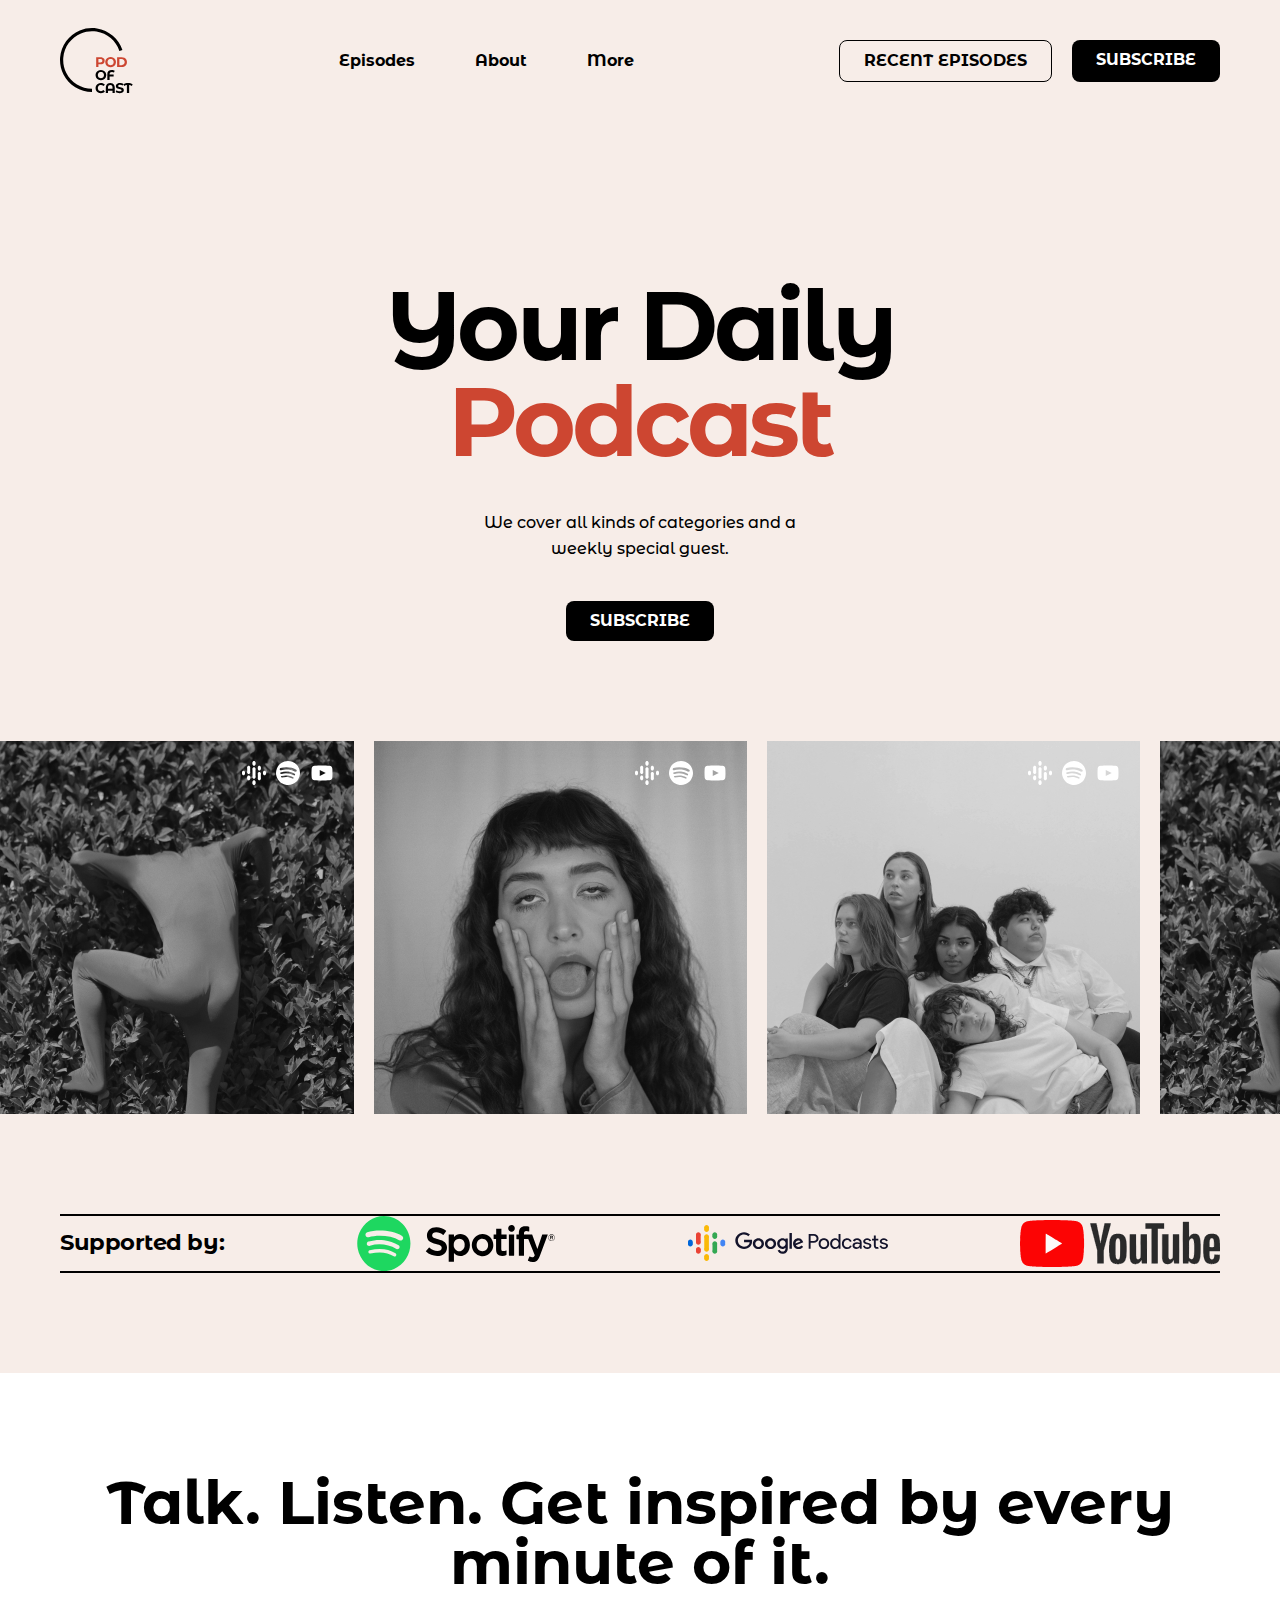
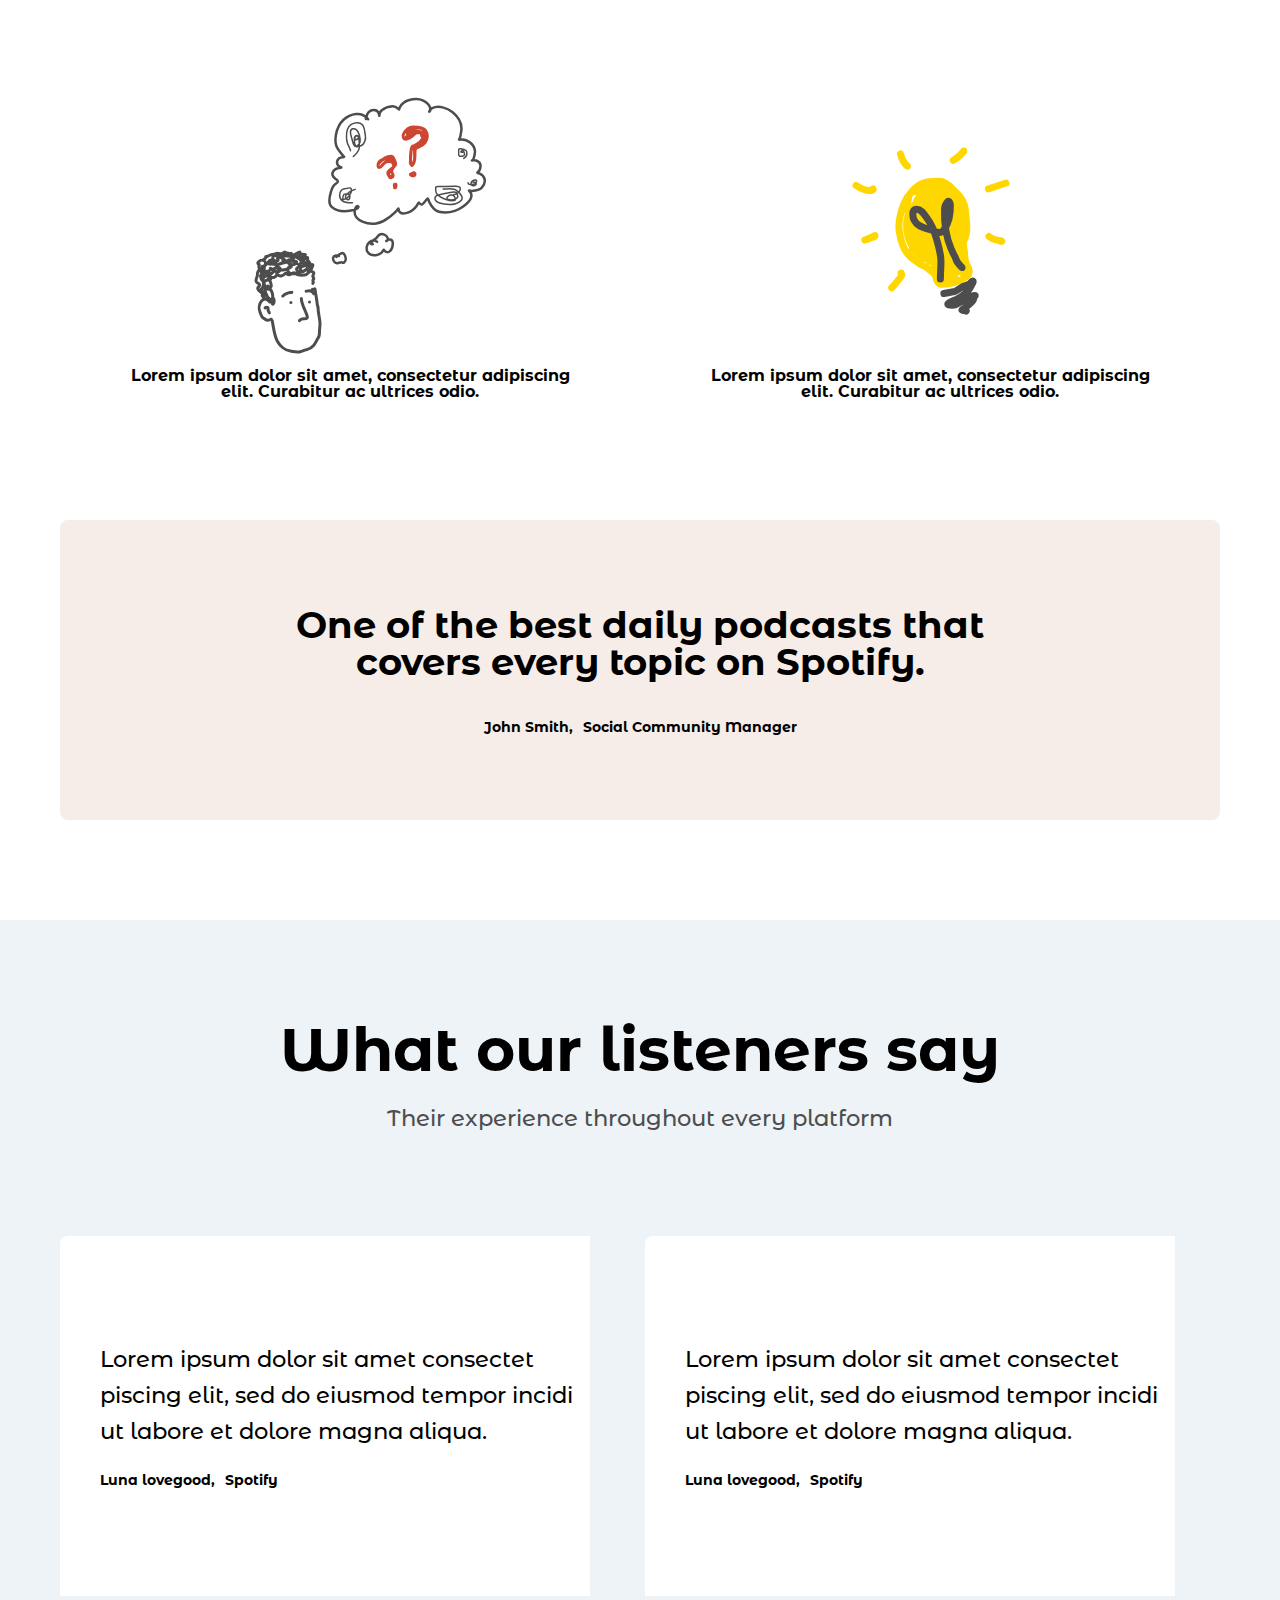
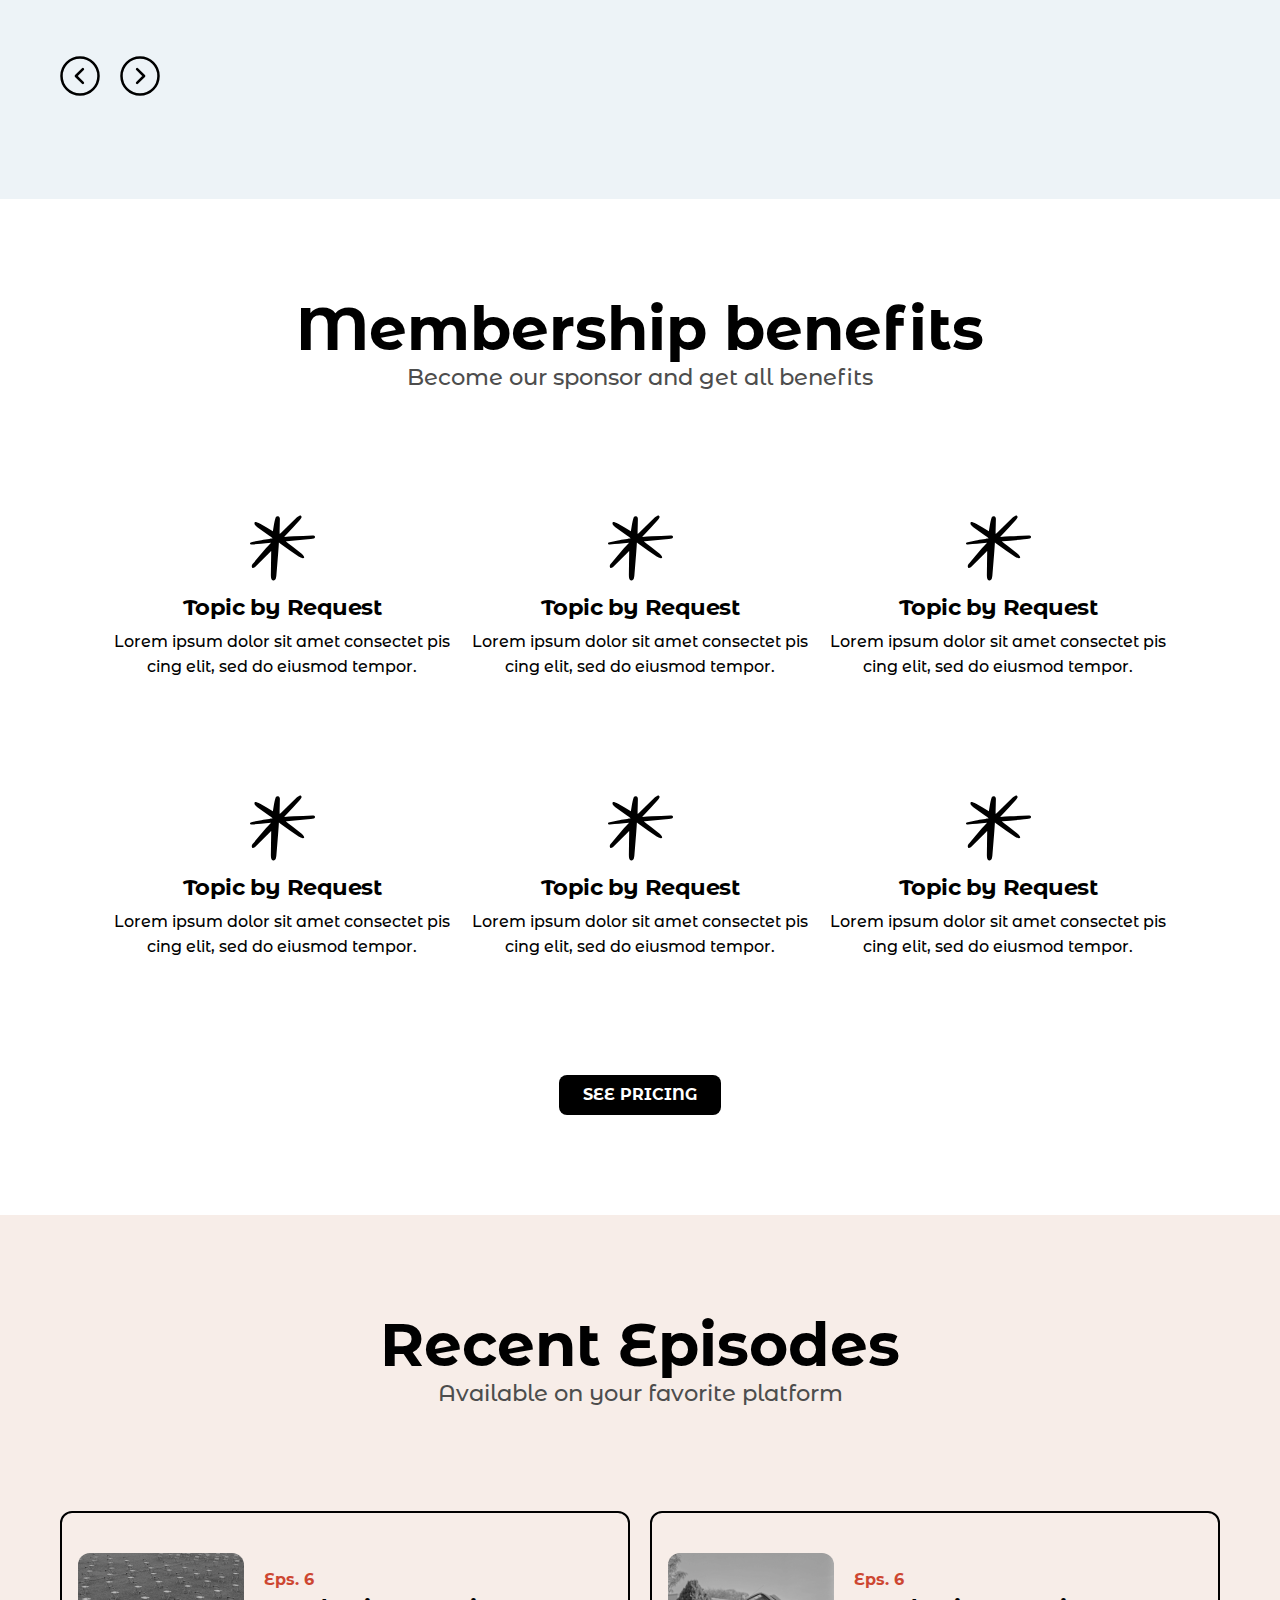
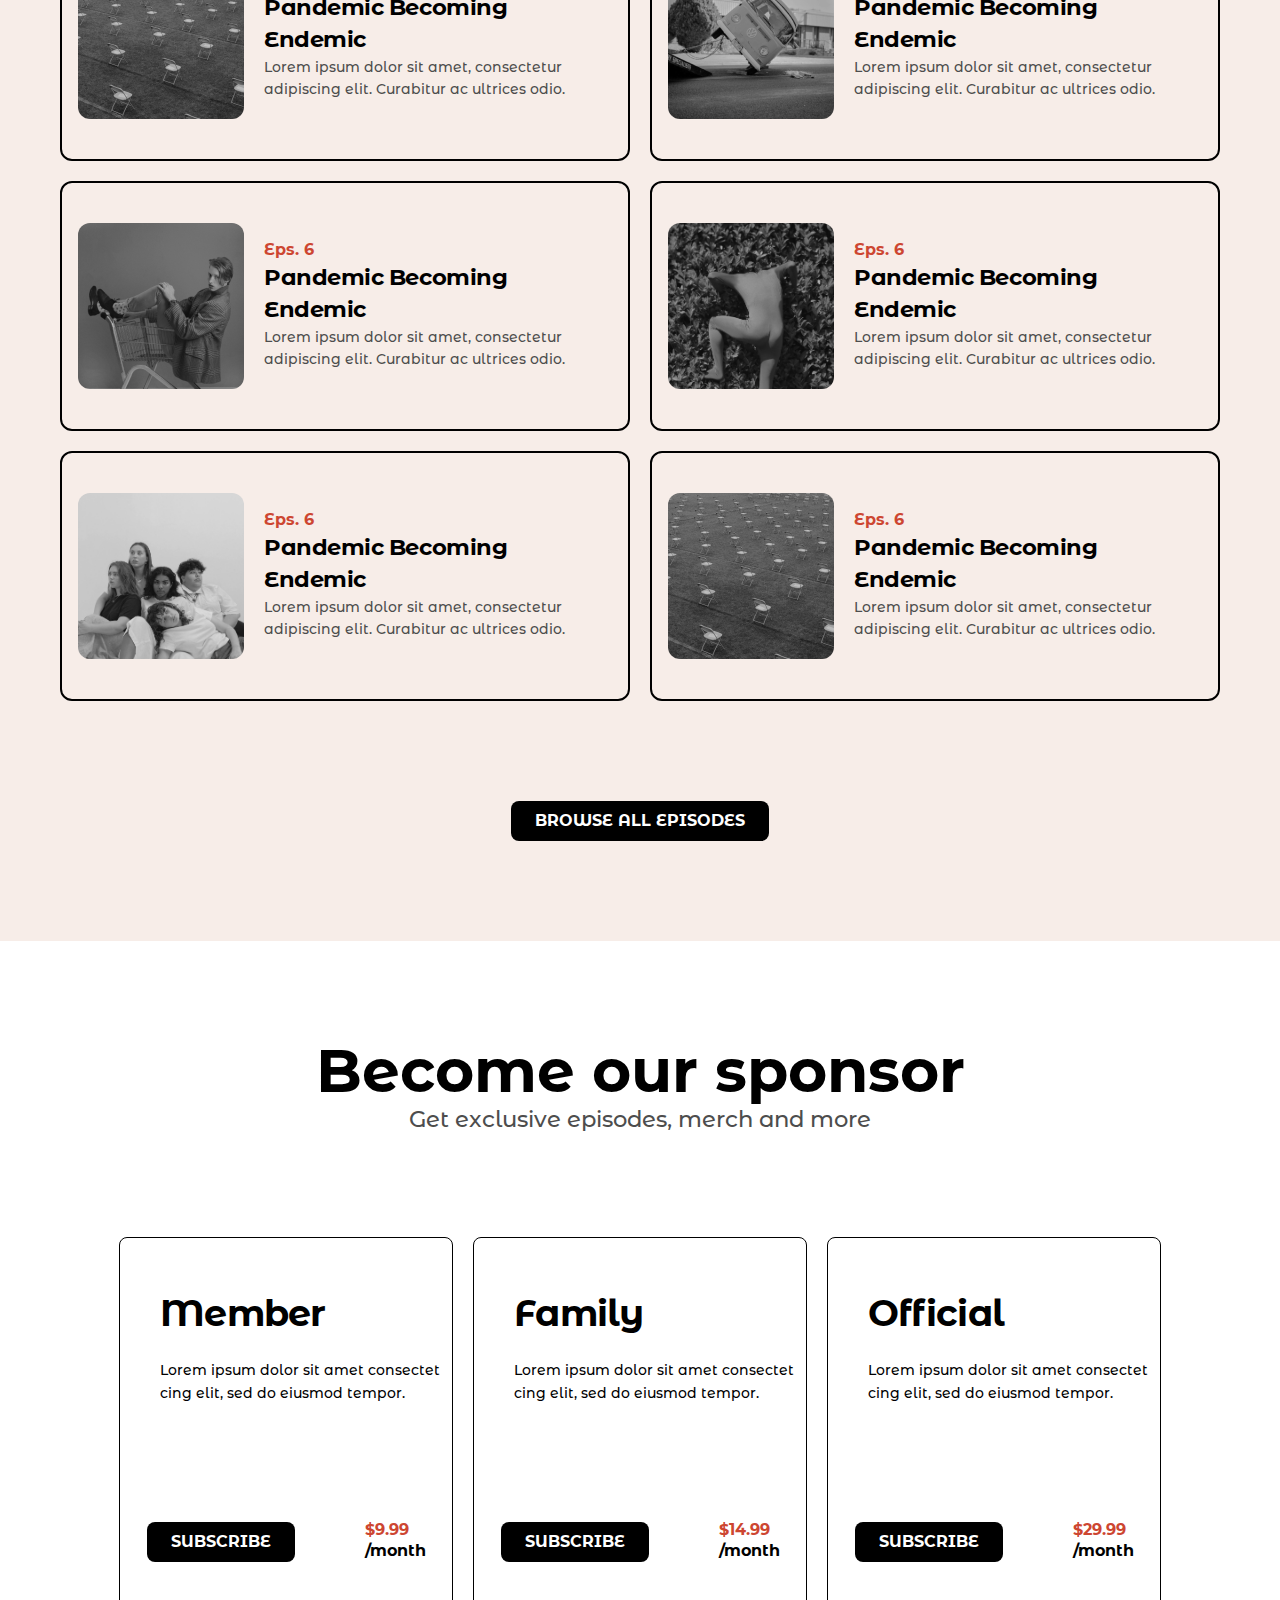
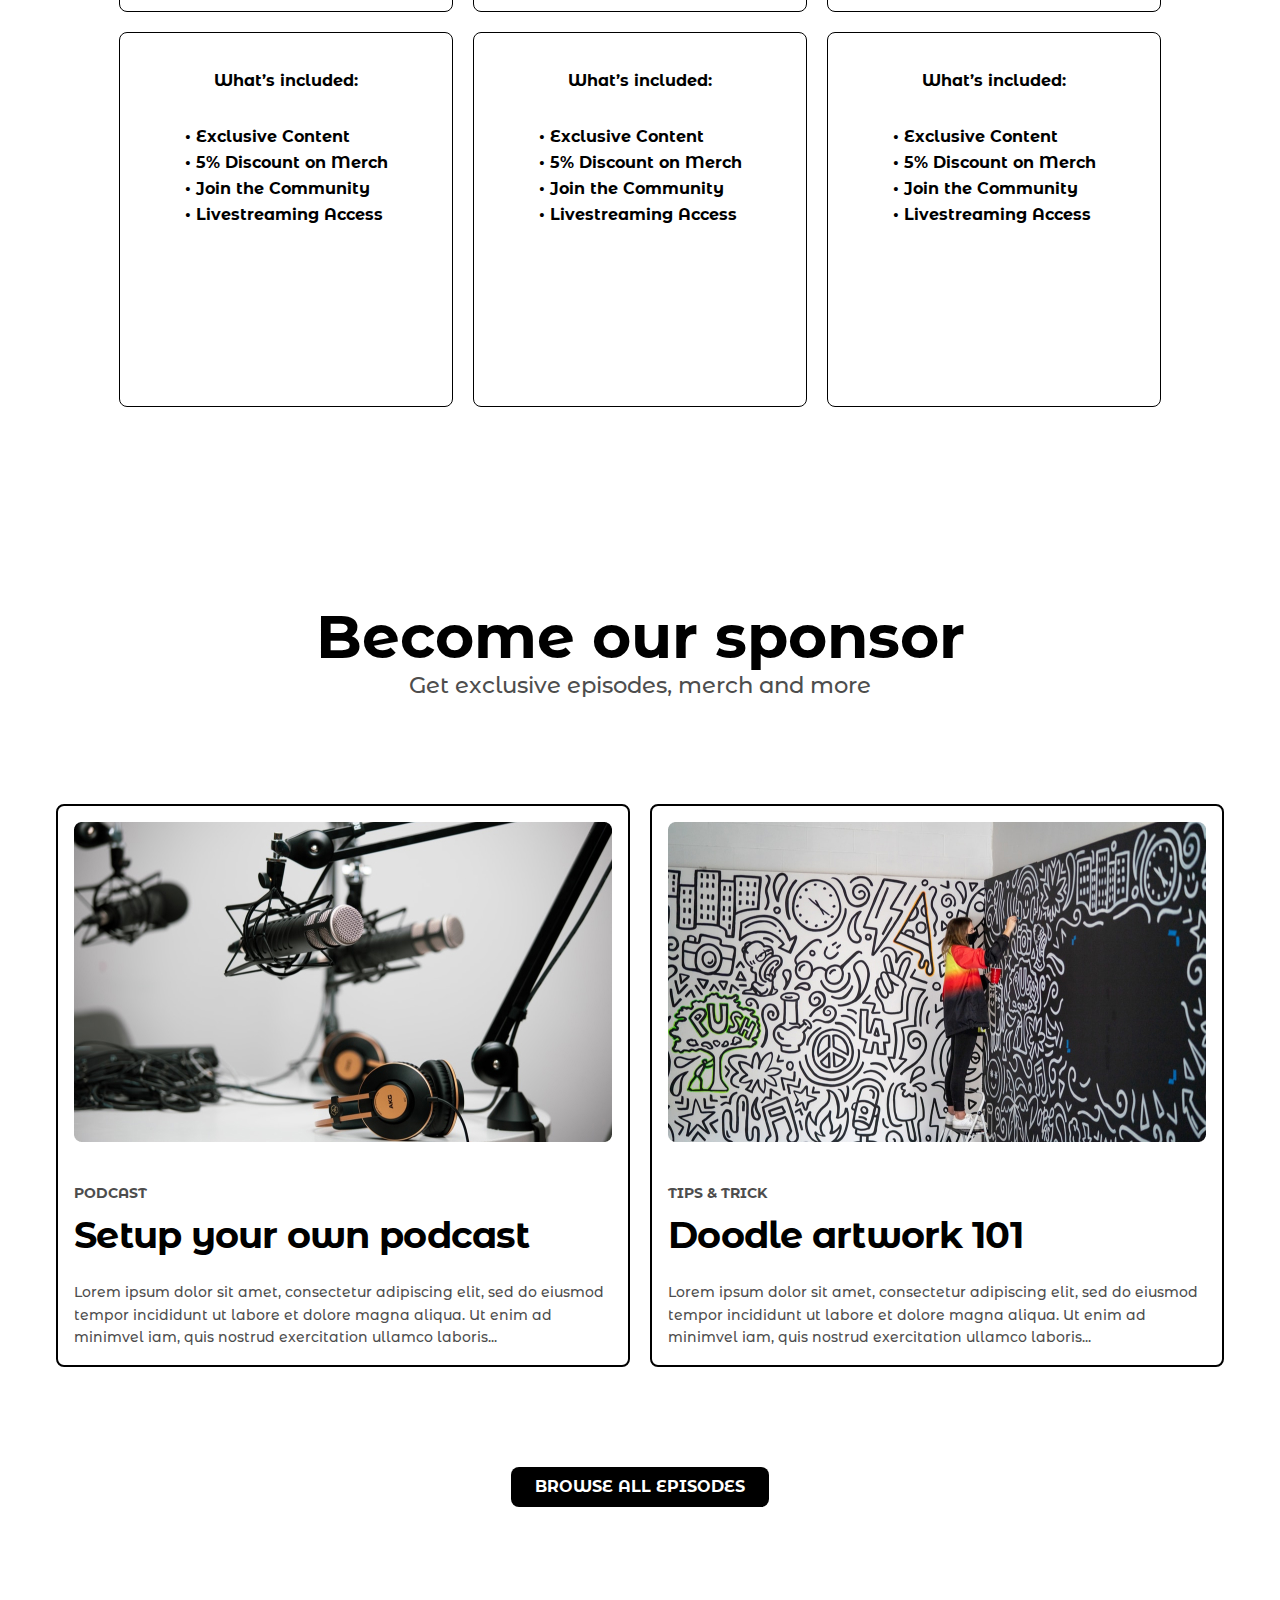
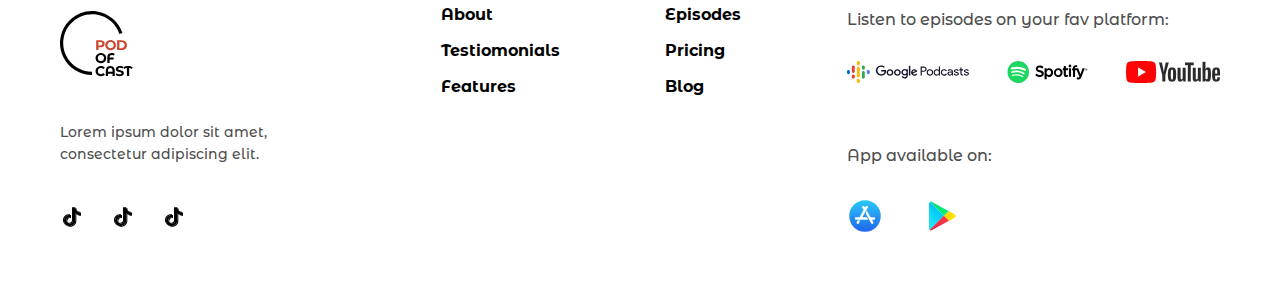
==== index.html @ 8f1c9e1e "first" ====
<!DOCTYPE html>
<html lang="en">

<head>
    <meta charset="UTF-8">
    <meta name="viewport" content="width=device-width, initial-scale=1.0">
    <title>Document</title>
    <link rel="stylesheet" href="./styles/style.css">
</head>

<body>

    <div class="wrapper">
        <div class="color-1">
            <header>
                <div class="container">
                    <div class="header_inner">
                        <img src="./images/logo/logo.svg" alt="logo" class="logo">
                        <nav>
                            <ul>
                                <li><a href="#">Episodes</a></li>
                                <li><a href="#">About</a></li>
                                <li><a href="#">More</a></li>
                            </ul>
                        </nav>
                        <div class="btn_box">
                            <a href="#" class="btn btn_white">RECENT EPISODES</a>
                            <a href="#" class="btn btn_black">SUBSCRIBE</a>
                        </div>
                    </div>
                </div>
            </header>
            <section class="main">
                <div class="container">
                    <div class="main_inner">
                        <h1 class="title">Your Daily <br>
                            <span>Podcast</span>
                        </h1>
                        <p class="description">We cover all kinds of categories and
                            a weekly special guest.</p>
                        <a href="#" class="btn btn_black">
                            SUBSCRIBE
                        </a>
                    </div class="main_inner">
                </div class="container">
            </section>
            <section class="carousel">
                <div class="carousel_container">
                    <div class="slide">
                        <img src="./images/slide/cover1.jpg" alt="slide">
                        <ul class="socials">
                            <li class="gp soc-item"><a href="#">
                                </a></li>
                            <li class="spotik soc-item"><a href="#">
                                </a></li>
                            <li class="youtube soc-item"><a href="#">
                                </a></li>
                        </ul>
                    </div>
                    <div class="slide">
                        <img src="./images/slide/cover2.jpg" alt="slide">
                        <ul class="socials">
                            <li class="gp soc-item"><a href="#">
                                </a></li>
                            <li class="spotik soc-item"><a href="#">
                                </a></li>
                            <li class="youtube soc-item"><a href="#">
                                </a></li>
                        </ul>
                    </div>
                    <div class="slide">
                        <img src="./images/slide/cover3.jpg" alt="slide">
                        <ul class="socials">
                            <li class="gp soc-item"><a href="#">
                                </a></li>
                            <li class="spotik soc-item"><a href="#">
                                </a></li>
                            <li class="youtube soc-item"><a href="#">
                                </a></li>
                        </ul>
                    </div>
                    <div class="slide">
                        <img src="./images/slide/cover1.jpg" alt="slide">
                        <ul class="socials">
                            <li class="gp soc-item"><a href="#">
                                </a></li>
                            <li class="spotik soc-item"><a href="#">
                                </a></li>
                            <li class="youtube soc-item"><a href="#">
                                </a></li>
                        </ul>
                    </div>
                    <div class="slide">
                        <img src="./images/slide/cover1.jpg" alt="slide">
                        <ul class="socials">
                            <li class="gp soc-item"><a href="#">
                                </a></li>
                            <li class="spotik soc-item"><a href="#">
                                </a></li>
                            <li class="youtube soc-item"><a href="#">
                                </a></li>
                        </ul>
                    </div>
                    <div class="slide">
                        <img src="./images/slide/cover2.jpg" alt="slide">
                        <ul class="socials">
                            <li class="gp soc-item"><a href="#">
                                </a></li>
                            <li class="spotik soc-item"><a href="#">
                                </a></li>
                            <li class="youtube soc-item"><a href="#">
                                </a></li>
                        </ul>
                    </div>
                </div>
            </section>
            <section class="banner">
                <div class="container">
                    <div class="banner_inner">
                        <span>Supported by:</span>
                        <a href="#"><img src="./images/sup/Spotify.svg" width="200" alt="spot"></a>
                        <a href="#"><img src="./images/sup/podcast.svg" width="200" alt="google"></a>
                        <a href="#"><img src="./images/sup/Youtube.svg" width="200" alt="youtube"></a>
                    </div>
                </div>
            </section>
        </div>
        <section class="talk">
            <div class="container">
                <div class="talk_inner">
                    <p class="talk-title sub-title">
                        Talk. Listen. Get inspired
                        by every minute of it.
                    </p>
                    <div class="idea-box">
                        <div class="idea">
                            <img src="./images/idea.svg" alt="idea">
                            <p>Lorem ipsum dolor sit amet, consectetur adipiscing elit. Curabitur ac ultrices odio. </p>
                        </div>
                        <div class="idea">
                            <img src="./images/ide2.svg" alt="idea2">
                            <p>Lorem ipsum dolor sit amet, consectetur adipiscing elit. Curabitur ac ultrices odio. </p>
                        </div>
                    </div>
                    <div class="daily">
                        <p>
                            One of the best daily podcasts that <br>
                            covers every topic on Spotify.
                        </p>
                        <div class="des">
                            <div class="name">John Smith,</div>
                            <div class="pos">Social Community Manager</div>
                        </div>
                    </div>
                </div>
            </div>
        </section>
        <section class="reviews">
            <div class="container">
                <div class="reviews-inner">
                    <h1 class="sub-title rev-title">What our listeners say</h1>
                    <div class="description-rev">Their experience throughout every platform</div>
                    <div class="reviews-container">
                        <div class="reviews-slide">
                            <p>Lorem ipsum dolor sit amet consectet
                                piscing elit, sed do eiusmod tempor incidi ut labore et dolore magna aliqua.
                            </p>
                            <div class="des">
                                <div class="name">Luna lovegood,</div>
                                <div class="pos">Spotify</div>
                            </div>
                        </div>
                        <div class="reviews-slide">
                            <p>Lorem ipsum dolor sit amet consectet
                                piscing elit, sed do eiusmod tempor incidi ut labore et dolore magna aliqua.
                            </p>
                            <div class="des">
                                <div class="name">Luna lovegood,</div>
                                <div class="pos">Spotify</div>
                            </div>
                        </div>
                        <div class="reviews-slide">
                            <p>Lorem ipsum dolor sit amet consectet
                                piscing elit, sed do eiusmod tempor incidi ut labore et dolore magna aliqua.
                            </p>
                            <div class="des">
                                <div class="name">Luna lovegood,</div>
                                <div class="pos">Spotify</div>
                            </div>
                        </div>
                        <div class="reviews-slide">
                            <p>Lorem ipsum dolor sit amet consectet
                                piscing elit, sed do eiusmod tempor incidi ut labore et dolore magna aliqua.
                            </p>
                            <div class="des">
                                <div class="name">Luna lovegood,</div>
                                <div class="pos">Spotify</div>
                            </div>
                        </div>
                    </div>
                    <div class="arrow-box">
                        <div class="arrow-prev">
                            <svg width="40" height="40" viewBox="0 0 40 40" fill="none"
                                xmlns="http://www.w3.org/2000/svg">
                                <path fill-rule="evenodd" clip-rule="evenodd"
                                    d="M20 1.50049C9.784 1.50049 1.5 9.78249 1.5 20.0005C1.5 30.2165 9.784 38.5005 20 38.5005C30.216 38.5005 38.5 30.2165 38.5 20.0005C38.5 9.78249 30.216 1.50049 20 1.50049Z"
                                    stroke="black" stroke-width="2.5" stroke-linecap="round" stroke-linejoin="round" />
                                <path d="M22.8847 13.0581L15.9127 20.0001L22.8847 26.9421" stroke="black"
                                    stroke-width="2.5" stroke-linecap="round" stroke-linejoin="round" />
                            </svg>
                        </div>
                        <div class="arrow-next">
                            <svg width="40" height="40" viewBox="0 0 40 40" fill="none"
                                xmlns="http://www.w3.org/2000/svg">
                                <path fill-rule="evenodd" clip-rule="evenodd"
                                    d="M20 38.4996C30.216 38.4996 38.5 30.2176 38.5 19.9996C38.5 9.78363 30.216 1.49963 20 1.49963C9.784 1.49963 1.5 9.78363 1.5 19.9996C1.5 30.2176 9.784 38.4996 20 38.4996Z"
                                    stroke="black" stroke-width="2.5" stroke-linecap="round" stroke-linejoin="round" />
                                <path d="M17.1153 26.942L24.0873 20L17.1153 13.058" stroke="black" stroke-width="2.5"
                                    stroke-linecap="round" stroke-linejoin="round" />
                            </svg>
                        </div>
                    </div>
                </div>
            </div>
        </section>
        <section class="membership">
            <div class="container">
                <div class="membership-inner inner">
                    <h1 class="sub-title">Membership benefits</h1>
                    <div class="description-rev">Become our sponsor and get all benefits</div>
                    <div class="grid-box">
                        <div class="grid-item">
                            <img src="./images/member/Star.svg" alt="t">
                            <span>Topic by Request</span>
                            <p>Lorem ipsum dolor sit amet consectet pis
                                cing elit, sed do eiusmod tempor.
                            </p>
                        </div>
                        <div class="grid-item">
                            <img src="./images/member/Star.svg" alt="t">
                            <span>Topic by Request</span>
                            <p>Lorem ipsum dolor sit amet consectet pis
                                cing elit, sed do eiusmod tempor.
                            </p>
                        </div>
                        <div class="grid-item">
                            <img src="./images/member/Star.svg" alt="t">
                            <span>Topic by Request</span>
                            <p>Lorem ipsum dolor sit amet consectet pis
                                cing elit, sed do eiusmod tempor.
                            </p>
                        </div>
                        <div class="grid-item">
                            <img src="./images/member/Star.svg" alt="t">
                            <span>Topic by Request</span>
                            <p>Lorem ipsum dolor sit amet consectet pis
                                cing elit, sed do eiusmod tempor.
                            </p>
                        </div>
                        <div class="grid-item">
                            <img src="./images/member/Star.svg" alt="t">
                            <span>Topic by Request</span>
                            <p>Lorem ipsum dolor sit amet consectet pis
                                cing elit, sed do eiusmod tempor.
                            </p>
                        </div>
                        <div class="grid-item">
                            <img src="./images/member/Star.svg" alt="t">
                            <span>Topic by Request</span>
                            <p>Lorem ipsum dolor sit amet consectet pis
                                cing elit, sed do eiusmod tempor.
                            </p>
                        </div>
                    </div>
                    <a href="#" class="btn btn_black">SEE PRICING</a>
                </div>
            </div>
        </section>
        <section class="ep color-1">
            <div class="container">
                <div class="ep-inner inner">
                    <h1 class="sub-title">Recent Episodes</h1>
                    <div class="description-rev">Available on your favorite platform</div>
                    <div class="ep-box">
                        <div class="ep-item">
                            <img src="./images/slide/cover.png" alt="cover">
                            <div class="ep-info">
                                <span class="ep-chapter">
                                    Eps. 6
                                </span>
                                <span class="name">Pandemic Becoming Endemic</span>
                                <p class="ep-description">
                                    Lorem ipsum dolor sit amet, consectetur adipiscing elit. Curabitur ac ultrices odio.
                                </p>
                            </div>
                        </div>
                        <div class="ep-item">
                            <img src="./images/slide/tesla.png" alt="cover">
                            <div class="ep-info">
                                <span class="ep-chapter">
                                    Eps. 6
                                </span>
                                <span class="name">Pandemic Becoming Endemic</span>
                                <p class="ep-description">
                                    Lorem ipsum dolor sit amet, consectetur adipiscing elit. Curabitur ac ultrices odio.
                                </p>
                            </div>
                        </div>
                        <div class="ep-item">
                            <img src="./images/slide/type.png" alt="cover">
                            <div class="ep-info">
                                <span class="ep-chapter">
                                    Eps. 6
                                </span>
                                <span class="name">Pandemic Becoming Endemic</span>
                                <p class="ep-description">
                                    Lorem ipsum dolor sit amet, consectetur adipiscing elit. Curabitur ac ultrices odio.
                                </p>
                            </div>
                        </div>
                        <div class="ep-item">
                            <img src="./images/slide/cover1.jpg" alt="cover">
                            <div class="ep-info">
                                <span class="ep-chapter">
                                    Eps. 6
                                </span>
                                <span class="name">Pandemic Becoming Endemic</span>
                                <p class="ep-description">
                                    Lorem ipsum dolor sit amet, consectetur adipiscing elit. Curabitur ac ultrices odio.
                                </p>
                            </div>
                        </div>
                        <div class="ep-item">
                            <img src="./images/slide/cover3.jpg" alt="cover">
                            <div class="ep-info">
                                <span class="ep-chapter">
                                    Eps. 6
                                </span>
                                <span class="name">Pandemic Becoming Endemic</span>
                                <p class="ep-description">
                                    Lorem ipsum dolor sit amet, consectetur adipiscing elit. Curabitur ac ultrices odio.
                                </p>
                            </div>
                        </div>
                        <div class="ep-item">
                            <img src="./images/slide/cover.png" alt="cover">
                            <div class="ep-info">
                                <span class="ep-chapter">
                                    Eps. 6
                                </span>
                                <span class="name">Pandemic Becoming Endemic</span>
                                <p class="ep-description">
                                    Lorem ipsum dolor sit amet, consectetur adipiscing elit. Curabitur ac ultrices odio.
                                </p>
                            </div>
                        </div>
                    </div>
                    <a href="#" class="btn btn_black btn-member">BROWSE ALL EPISODES</a>
                </div>
            </div>
        </section>
        <section class="sponsor">
            <div class="container">
                <div class="sponsor-inner inner">
                    <h1 class="sub-title">Become our sponsor</h1>
                    <div class="description-rev">Get exclusive episodes, merch and more</div>
                    <div class="rates-box">
                        <div class="rates-item">
                            <div class="first">
                                <div class="header-info">
                                    <h1 class="title-rates">
                                        Member
                                    </h1>
                                    <p class="description-rates">
                                        Lorem ipsum dolor sit amet consectet
                                        cing elit, sed do eiusmod tempor.
                                    </p>
                                </div>
                                <div class="rates-info">
                                    <a href="#" class="btn btn_black">SUBSCRIBE</a>
                                    <div class="price"> <span class="money">$9.99</span>
                                        <span>/month</span>
                                    </div>

                                </div>
                            </div>
                            <div class="second">
                                <div class="h1">What’s included:</div>
                                <ul>
                                    <li>• Exclusive Content</li>
                                    <li>• 5% Discount on Merch</li>
                                    <li>• Join the Community</li>
                                    <li>• Livestreaming Access</li>
                                </ul>
                            </div>
                        </div>
                        <div class="rates-item">
                            <div class="first">
                                <div class="header-info">
                                    <h1 class="title-rates">
                                        Family
                                    </h1>
                                    <p class="description-rates">
                                        Lorem ipsum dolor sit amet consectet
                                        cing elit, sed do eiusmod tempor.
                                    </p>
                                </div>
                                <div class="rates-info">
                                    <a href="#" class="btn btn_black">SUBSCRIBE</a>
                                    <div class="price"> <span class="money">$14.99</span>
                                        <span>/month</span>
                                    </div>
                                </div>
                            </div>
                            <div class="second">
                                <div class="h1">What’s included:</div>
                                <ul>
                                    <li>• Exclusive Content</li>
                                    <li>• 5% Discount on Merch</li>
                                    <li>• Join the Community</li>
                                    <li>• Livestreaming Access</li>
                                </ul>
                            </div>
                        </div>
                        <div class="rates-item">
                            <div class="first">
                                <div class="header-info">
                                    <h1 class="title-rates">
                                        Official
                                    </h1>
                                    <p class="description-rates">
                                        Lorem ipsum dolor sit amet consectet
                                        cing elit, sed do eiusmod tempor.
                                    </p>
                                </div>
                                <div class="rates-info">
                                    <a href="#" class="btn btn_black">SUBSCRIBE</a>
                                    <div class="price"> <span class="money">$29.99</span>
                                        <span>/month</span>
                                    </div>
                                </div>
                            </div>
                            <div class="second">
                                <div class="h1">What’s included:</div>
                                <ul>
                                    <li>• Exclusive Content</li>
                                    <li>• 5% Discount on Merch</li>
                                    <li>• Join the Community</li>
                                    <li>• Livestreaming Access</li>
                                </ul>
                            </div>
                        </div>
                    </div>
                </div>
            </div>
        </section>
        <section class="article">
            <div class="container">
                <div class="article-inner inner">
                    <h1 class="sub-title">Become our sponsor</h1>
                    <div class="description-rev">Get exclusive episodes, merch and more</div>
                    <div class="article-box">
                        <div class="article-item">
                            <img src="./images/article/img1.jpg" alt="img1">
                            <div class="article-name">PODCAST</div>
                            <div class="article-title">Setup your own podcast</div>
                            <p class="article-description">
                                Lorem ipsum dolor sit amet, consectetur adipiscing elit, sed do eiusmod tempor
                                incididunt ut labore et dolore magna aliqua. Ut enim ad minimvel iam, quis nostrud
                                exercitation ullamco laboris...
                            </p>
                        </div>
                        <div class="article-item">
                            <img src="./images/article/img2.jpg" alt="img1">
                            <div class="article-name">TIPS & TRICK</div>
                            <div class="article-title">Doodle artwork 101</div>
                            <p class="article-description">
                                Lorem ipsum dolor sit amet, consectetur adipiscing elit, sed do eiusmod tempor
                                incididunt ut labore et dolore magna aliqua. Ut enim ad minimvel iam, quis nostrud
                                exercitation ullamco laboris...
                            </p>
                        </div>
                    </div>
                    <a href="#" class="btn btn_black btn-member">BROWSE ALL EPISODES</a>
                </div>
            </div>
        </section>
        <footer>
            <div class="container">
                <div class="footer-inner">
                    <div class="block-1">
                        <img src="./images/logo/logo.svg" alt="logo">
                        <p>Lorem ipsum dolor sit amet, consectetur adipiscing elit.</p>
                        <ul>
                            <li><a href="#"><img src="./images/socials/tiktok.svg" alt=""></a></li>
                            <li><a href="#"><img src="./images/socials/tiktok.svg" alt=""></a></li>
                            <li><a href="#"><img src="./images/socials/tiktok.svg" alt=""></a></li>
                        </ul>
                    </div>
                    <div class="block-2">
                        <ul>
                            <li class="hov"><a href="#">About</a></li>
                            <li class="hov"><a href="#">Testiomonials</a></li>
                            <li class="hov"><a href="#">Features</a></li>
                        </ul>
                    </div>
                    <div class="block-3">
                        <ul>
                            <li class="hov"><a href="#">Episodes</a></li>
                            <li class="hov"><a href="#">Pricing</a></li>
                            <li class="hov"><a href="#">Blog</a></li>
                        </ul>
                    </div>
                    <div class="block-4">
                        <p>Listen to episodes on your fav platform:</p>
                        <ul>
                            <li><a href="#"><img src="./images/sup/podcast.svg" alt="podcast"></a></li>
                            <li><a href="#"><img src="./images/sup/Spotify.svg" alt="spotik"></a></li>
                            <li><a href="#"><img src="./images/sup/Youtube.svg" alt="youtube"></a></li>
                        </ul>
                        <p>App available on:</p>
                        <ul>
                            <li><a href="#"><img src="./images/socials/app_store.svg" alt="#"></a></li>
                            <li><a href="#"><img src="./images/socials/google_play.svg" alt="#"></a></li>
                        </ul>
                    </div>
                </div>
            </div>
        </footer>
    </div>
    <script type="module" src="./scripts/main.js"></script>
</body>

</html>
---- styles/style.css ----
@import url('./reset.css');

.wrapper {
    width: 100%;
    min-height: 100%;
}

.color-1 {
    background: rgba(247, 237, 232, 1);
}

.color-2 {
    background: rgba(237, 243, 247, 1);
}

.title {
    font-size: 96px;
    line-height: 96px;
    letter-spacing: -0.04em;
    text-align: center;
}

.sub-title {
    text-align: center;
    font-size: 60px;
}

.title span {
    color: rgba(205, 70, 49, 1);
}

.btn {
    border-radius: 8px;
    padding: 12px 24px 12px 24px;
}

.description {
    font-weight: 500;
    line-height: 25.6px;
    text-align: center;
    width: 375px;
}

section {
    padding: 100px 0;
}

.btn_black:hover {
    box-shadow: 6px 6px 0px 0px rgba(0, 0, 0, 0.25);
}

.inner {
    display: flex;
    flex-direction: column;
    align-items: center;
    justify-content: center;
}

/* ======================================HEADER ============================== */

header {
    padding-top: 24px;
    margin-bottom: 80px;
}

.header_inner {
    display: flex;
    align-items: center;
    justify-content: space-between;
}

nav ul {
    display: flex;
    align-items: center;
    justify-content: center;
    gap: 60px;
}

nav ul li{
    transition: all .5s;
}
nav ul li:hover{
    color: rgba(205, 70, 49, 1);
}

.btn_box {
    display: flex;
    gap: 20px;
}

.btn_white {
    border: 1px solid #000;
}

.btn_black {
    background-color: #000;
    color: #fff;
    transition: all .5s;
}

/* ===========================================main========================== */

.main_inner {
    display: flex;
    flex-direction: column;
    align-items: center;
    justify-content: center;
    gap: 40px;
}

/* ============================================== CAROUSEL ========================= */
.carousel {
    position: relative;
    height: 373px;
    overflow: hidden;
    padding: 0;
    margin-bottom: 100px; 
}

.carousel_container {
    position: absolute;
    display: flex;
    align-items: center;
    justify-content: center;
    gap: 20px;
}

.slide {
    position: relative;
}

.socials {
    display: flex;
    position: absolute;
    gap: 10px;
    top: 20px;
    right: 20px;
}

.gp::after {
    content: '';
    background: url('../images/slide/podcast.svg');
    display: block;
    width: 24px;
    height: 24px;
}

.spotik::after {
    content: '';
    background: url('../images/slide/spotify.svg');
    display: block;
    width: 24px;
    height: 24px;
}

.youtube::after {
    content: '';
    background: url('../images/slide/youtube.svg');
    display: block;
    width: 24px;
    height: 24px;
}

/* ============================================BANNER============================ */
.banner {
    padding-top: 0;
}

.banner_inner {
    border: 1px solid #000;
    display: flex;
    align-items: center;
    justify-content: space-between;
    border-width: 2px 0 2px 0;
}

.banner_inner span {
    font-size: 22.65px;
    font-weight: 700;
    line-height: 31.71px;
    letter-spacing: -0.02em;
    text-align: left;
}

/* ==================================================TALK ==================================== */
.talk {
    background-color: #fff;
}

.talk-title {
    margin-bottom: 100px;
}

.idea-box {
    display: flex;
    justify-content: space-around;
    align-items: center;
    margin-bottom: 120px;
}

.idea {
    display: flex;
    flex-direction: column;
    align-items: center;
    justify-content: center;
}

.idea p {
    width: 470px;
    text-align: center;
}

.daily {
    width: 100%;
    height: 300px;
    background-color: rgba(247, 237, 232, 1);
    border-radius: 8px;
    display: flex;
    justify-content: center;
    align-items: center;
    flex-direction: column;
}

.daily p {
    text-align: center;
    font-size: 37px;
    margin-bottom: 40px;
}

.des {
    display: flex;
    font-size: 14px;
    gap: 10px;
}

/* =======================================================Reviews=================================== */
.reviews {
    background: rgba(237, 243, 247, 1);
}

.reviews .container {
    overflow: hidden;
}

.reviews-container {
    display: flex;
    gap: 55px;
    transition: all .5s;
}

.rev-title {
    margin-bottom: 20px;
}

.description-rev {
    font-size: 22.65px;
    font-weight: 500;
    line-height: 36.24px;
    text-align: center;
    color: rgba(77, 77, 77, 1);
    margin-bottom: 100px;
}

.reviews-slide {
    display: flex;
    flex-direction: column;
    justify-content: center;
    gap: 20px;
    width: 570px;
    height: 360px;
    border-radius: 8px 0px 0px 0px;
    background-color: #fff;
}

.reviews-slide p {
    width: 490px;
    height: 108px;
    font-size: 22.65px;
    font-weight: 500;
    line-height: 36.24px;
    margin-left: 40px;
}

.reviews-slide .des {
    font-size: 14px;
    font-weight: 500;
    line-height: 22.4px;
    margin-left: 40px;
}

.arrow-box {
    display: flex;
    gap: 20px;
    margin-top: 60px;
}

.arrow-prev,
.arrow-next {
    cursor: pointer;
    transition: all .2s;
}

.arrow-prev:hover,
.arrow-next:hover {
    transform: scale(1.2);
}

.arrow-prev:hover path,
.arrow-next:hover path {
    stroke: rgba(205, 70, 49, 1);
}

/* ===================================================membership===================== */
.grid-box {
    display: grid;
    grid-template-columns: repeat(3, 1fr);
    grid-template-rows: repeat(2, 200px);
    gap: 80px 20px;
    margin-bottom: 100px;
}

.grid-item {
    display: flex;
    flex-direction: column;
    align-items: center;
    justify-content: center;
    gap: 5px;
    max-width: 100%;
}

.grid-item span {
    font-size: 22.65px;
    font-weight: 700;
    line-height: 31.71px;
    letter-spacing: -0.02em;
}

.grid-item p {
    font-size: 16px;
    font-weight: 500;
    line-height: 25.6px;
    width: 338px;
    height: 52px;
    text-align: center;
}


/* ============================================Episodes================================ */

.ep-box {
    display: grid;
    grid-template-columns: repeat(2, 1fr);
    grid-template-rows: repeat(3, 250px);
    justify-content: center;
    gap: 20px;
    margin-bottom: 100px;
}

.ep-item {
    display: flex;
    border: 2px solid rgba(0, 0, 0, 1);
    border-radius: 12px;
    align-items: center;
    justify-content: center;
    gap: 20px;
    padding: 0 16px;
    cursor: pointer;
    transition: all .5s;
}

.ep-item:hover {
    box-shadow: 10px 10px 0px 0px rgba(129, 173, 200, 1);
}

.ep-item img {
    width: 166px;
    height: 166px;
    border-radius: 12px;
}

.ep-info {
    display: flex;
    flex-direction: column;
}

.ep-chapter {
    margin-bottom: 4px;
    color: rgba(205, 70, 49, 1);
}

.ep-item .name {
    font-size: 22.65px;
    font-weight: 700;
    line-height: 31.71px;
    letter-spacing: -0.02em;
}

.ep-description {
    font-size: 14px;
    font-weight: 500;
    line-height: 22.4px;
    color: rgba(77, 77, 77, 1);
}

/* ===================================================Sponsor=========================================== */

.rates-box {
    display: grid;
    grid-template-columns: repeat(3, 1fr);
    gap: 20px;
}

.rates-item {
    display: flex;
    flex-direction: column;
    align-items: center;
    justify-content: center;
    gap: 20px;
}

.first {
    display: flex;
    flex-direction: column;
    justify-content: space-around;
    align-items: center;
    height: 375px;
    border: 1.5px solid #000;
    width: 100%;
    border-radius: 8px;
    cursor: pointer;
}

.first:hover {
    background-color: #f7ede8;
    border-color: rgba(205, 70, 49, 1);
}

.first:hover~.second {
    background-color: #f7ede8;
    border-color: rgba(205, 70, 49, 1);
}

.title-rates {
    font-size: 36.65px;
    font-weight: 700;
    line-height: 51.31px;
    letter-spacing: -0.02em;
    margin: 0 0 20px 40px;
}

.description-rates {
    font-size: 14px;
    font-weight: 500;
    line-height: 22.4px;
    width: 292px;
    height: 44px;
    margin: 0 0 20px 40px;
}

.rates-info {
    display: flex;
    gap: 70px;
}

.price {
    display: flex;
    flex-direction: column;
    gap: 5px;
}

.money {
    color: rgba(205, 70, 49, 1);
}

.second {
    width: 100%;
    border: 1.5px solid #000;
    height: 375px;
    display: flex;
    flex-direction: column;
    align-items: center;
    border-radius: 8px;
    transition: all .5s;
}

.second li {
    margin-bottom: 10px;
}

.h1 {
    margin: 40px 0;
}

/* ============================================ARTICLE============================ */
.article-box {
    display: flex;
    gap: 20px;
    margin-bottom: 100px;
}

.article-item {
    padding: 16px;
    border: 2px solid #000;
    border-radius: 8px;
    transition: all .5s;
}

.article-item:hover {
    box-shadow: 10px 10px 0px 0px rgba(0, 0, 0, 1);
}

.article-item:hover .article-title {
    color: rgba(205, 70, 49, 1);
}

.article-item img {
    margin-bottom: 40px;
}

.article-name {
    color: rgba(77, 77, 77, 1);
    font-size: 14px;
    font-weight: 700;
    line-height: 22.4px;
    text-align: left;
    margin-bottom: 6px;
}

.article-title {
    font-size: 36.65px;
    font-weight: 700;
    line-height: 51.31px;
    letter-spacing: -0.02em;
    text-align: left;
    color: #000;
    margin-bottom: 20px;
    transition: all .5s;
}

.article-description {
    font-size: 14px;
    font-weight: 500;
    line-height: 22.4px;
    text-align: left;
    color: rgba(77, 77, 77, 1);
}


/* ==========================FOOOTER================================= */
.container {}

.footer-inner {
    display: flex;
    justify-content: space-between;
}

.block-1 {
    display: flex;
    flex-direction: column;
    align-items: start;
    justify-content: start;
    gap: 40px;
}

.block-1 ul {
    display: flex;
    gap: 27px;
}

.block-1 p {
    width: 275px;
    height: 44px;
    font-size: 14px;
    font-weight: 500;
    line-height: 22.4px;
    color: rgba(77, 77, 77, 1);
}

.block-2 ul li {
    margin-bottom: 20px;
}

.block-3 ul li {
    margin-bottom: 20px;
}

.block-3 ul li:hover {
    margin-bottom: 20px;
}

.hov {
    transition: all .5s;
}

.hov:hover {
    color: rgba(205, 70, 49, 1);
}

.block-4 p {
    color: rgba(77, 77, 77, 1);
    font-size: 16px;
    font-weight: 500;
    line-height: 25.6px;
    margin-bottom: 29px;
}

.block-4 ul {
    display: flex;
    gap: 38px;
    margin-bottom: 60px;
}
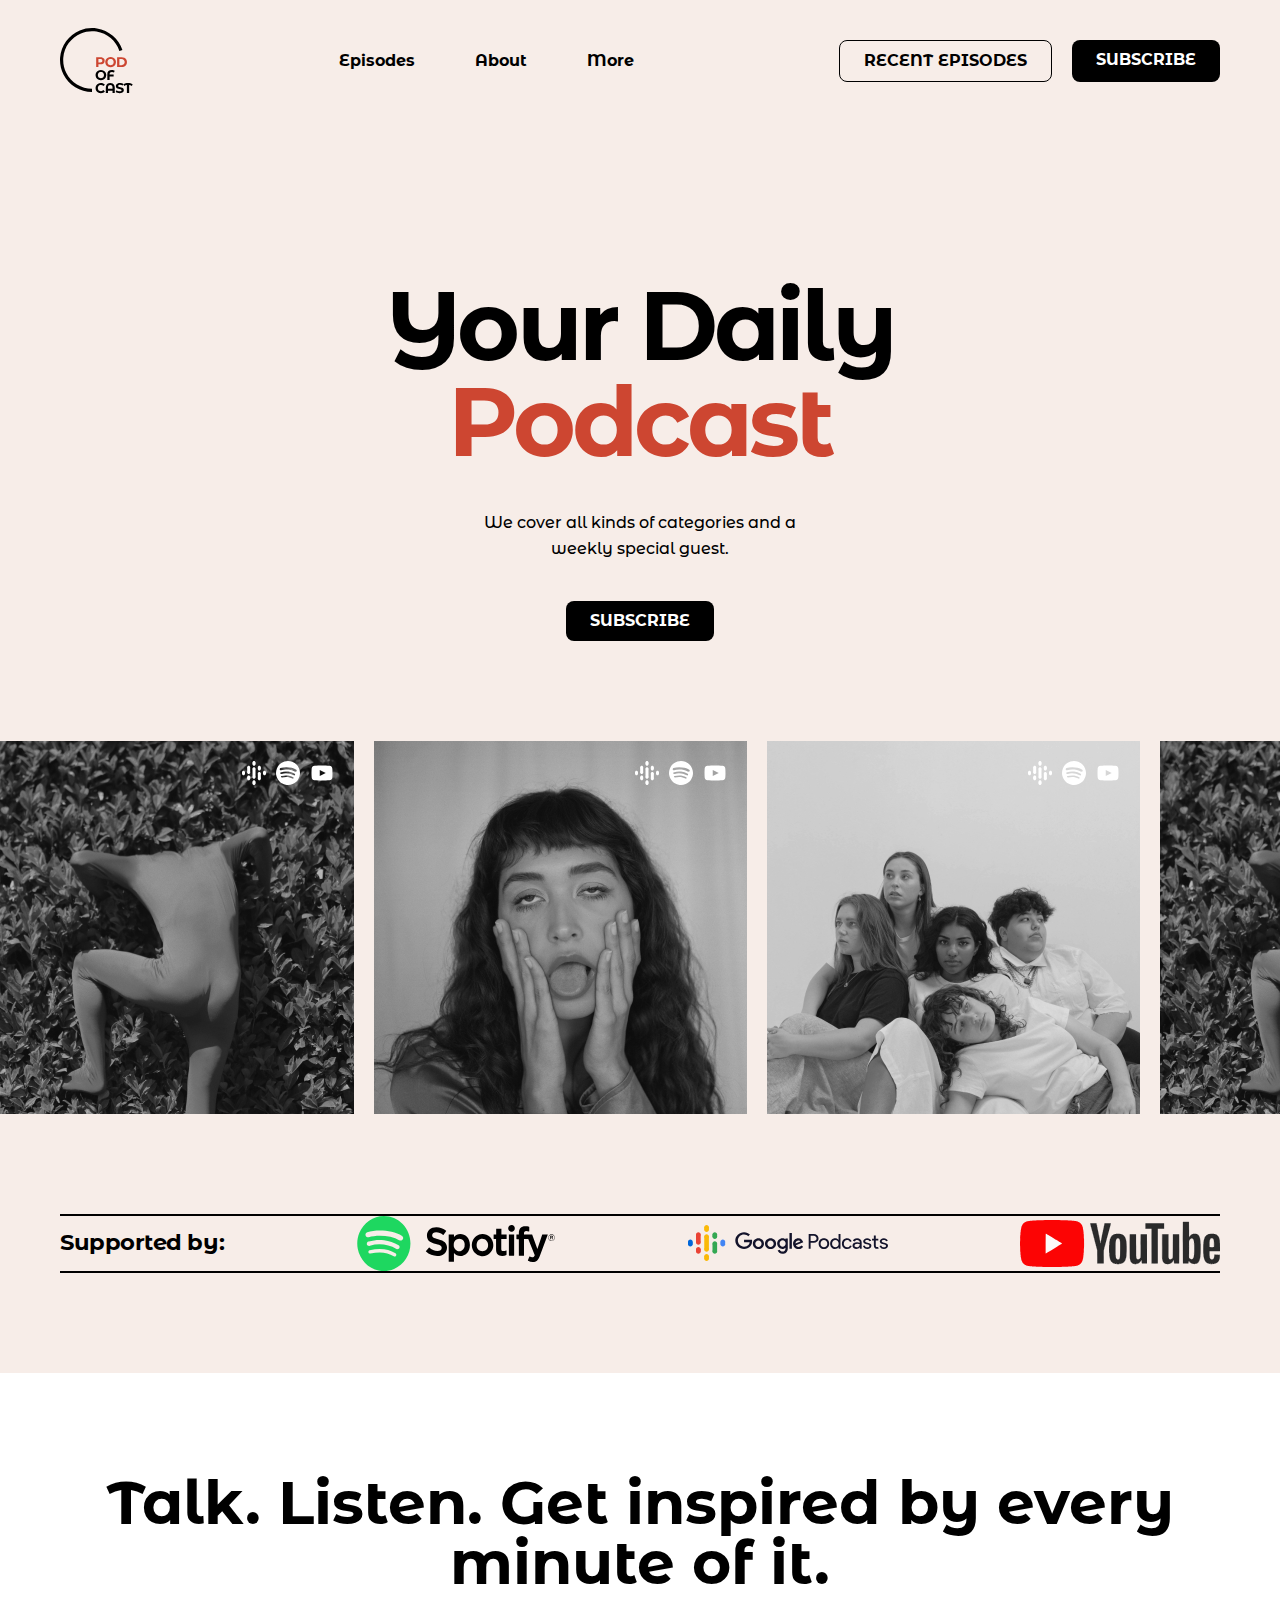
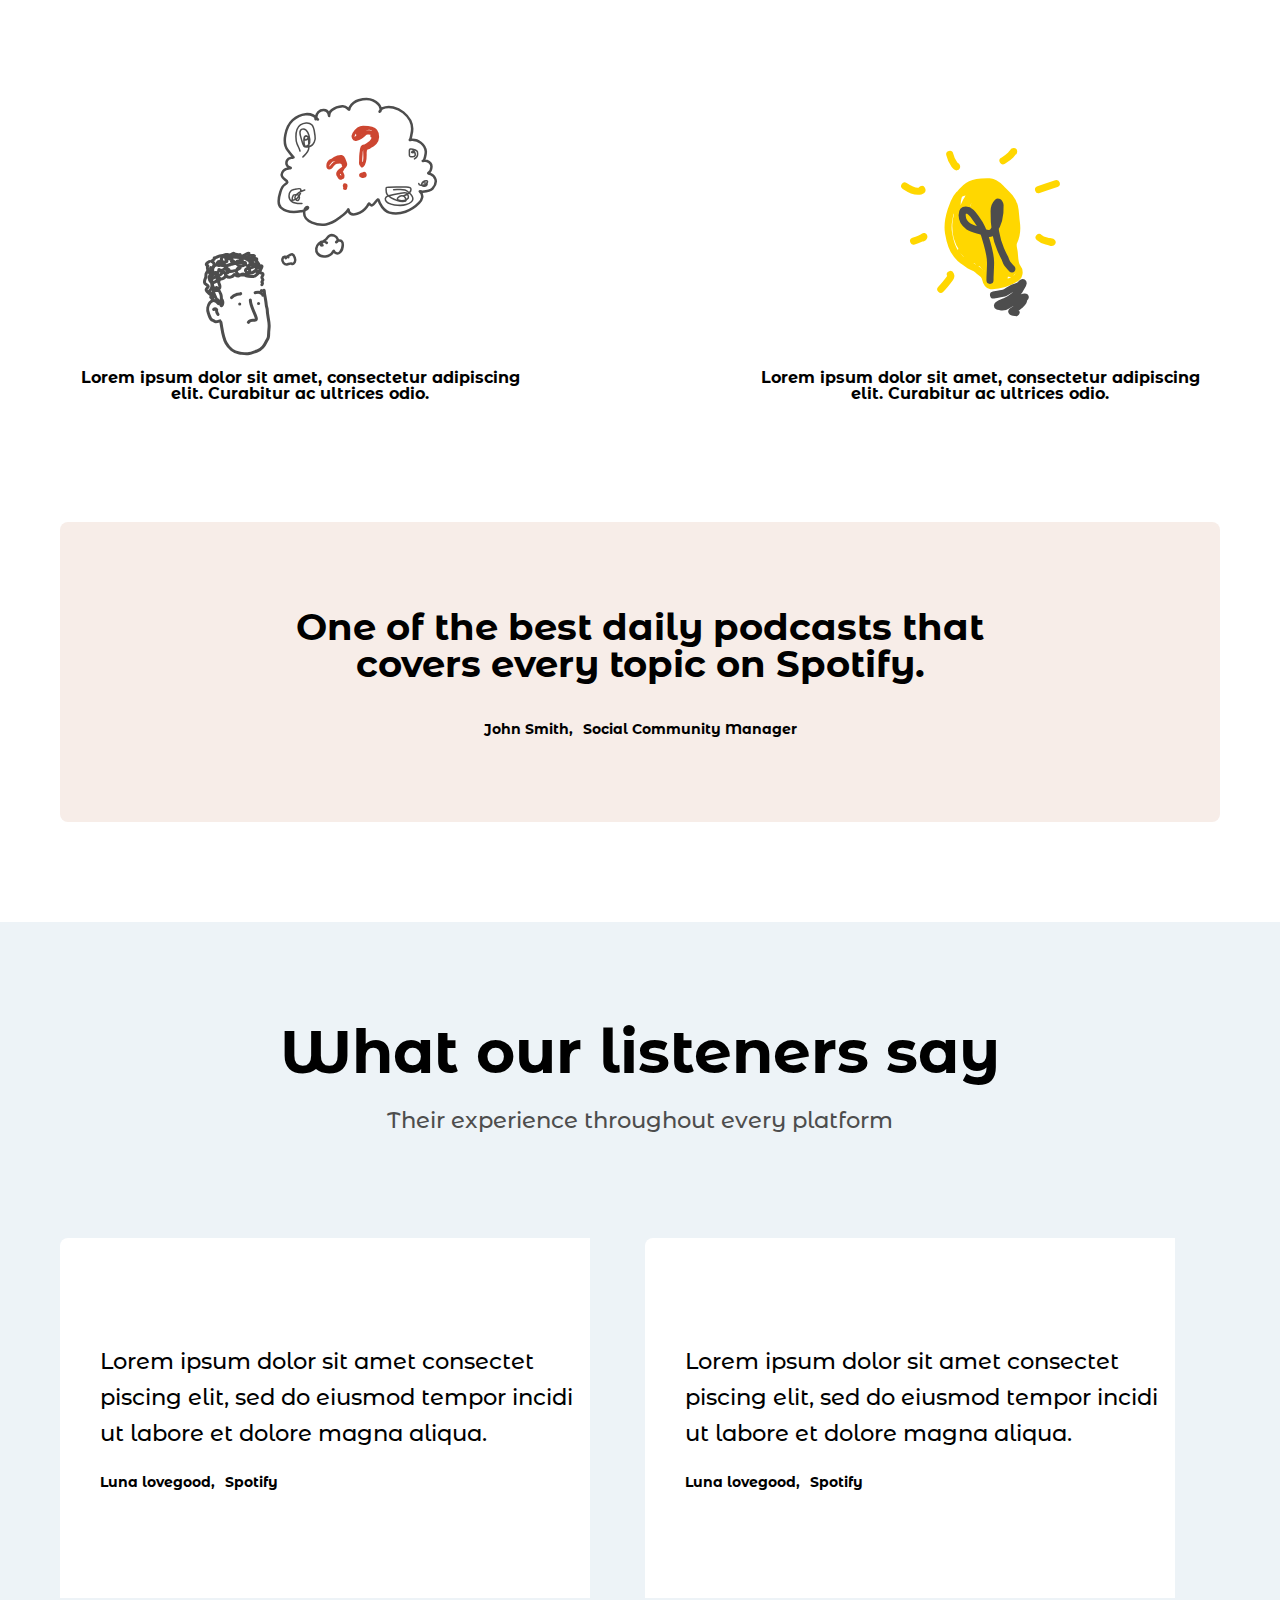
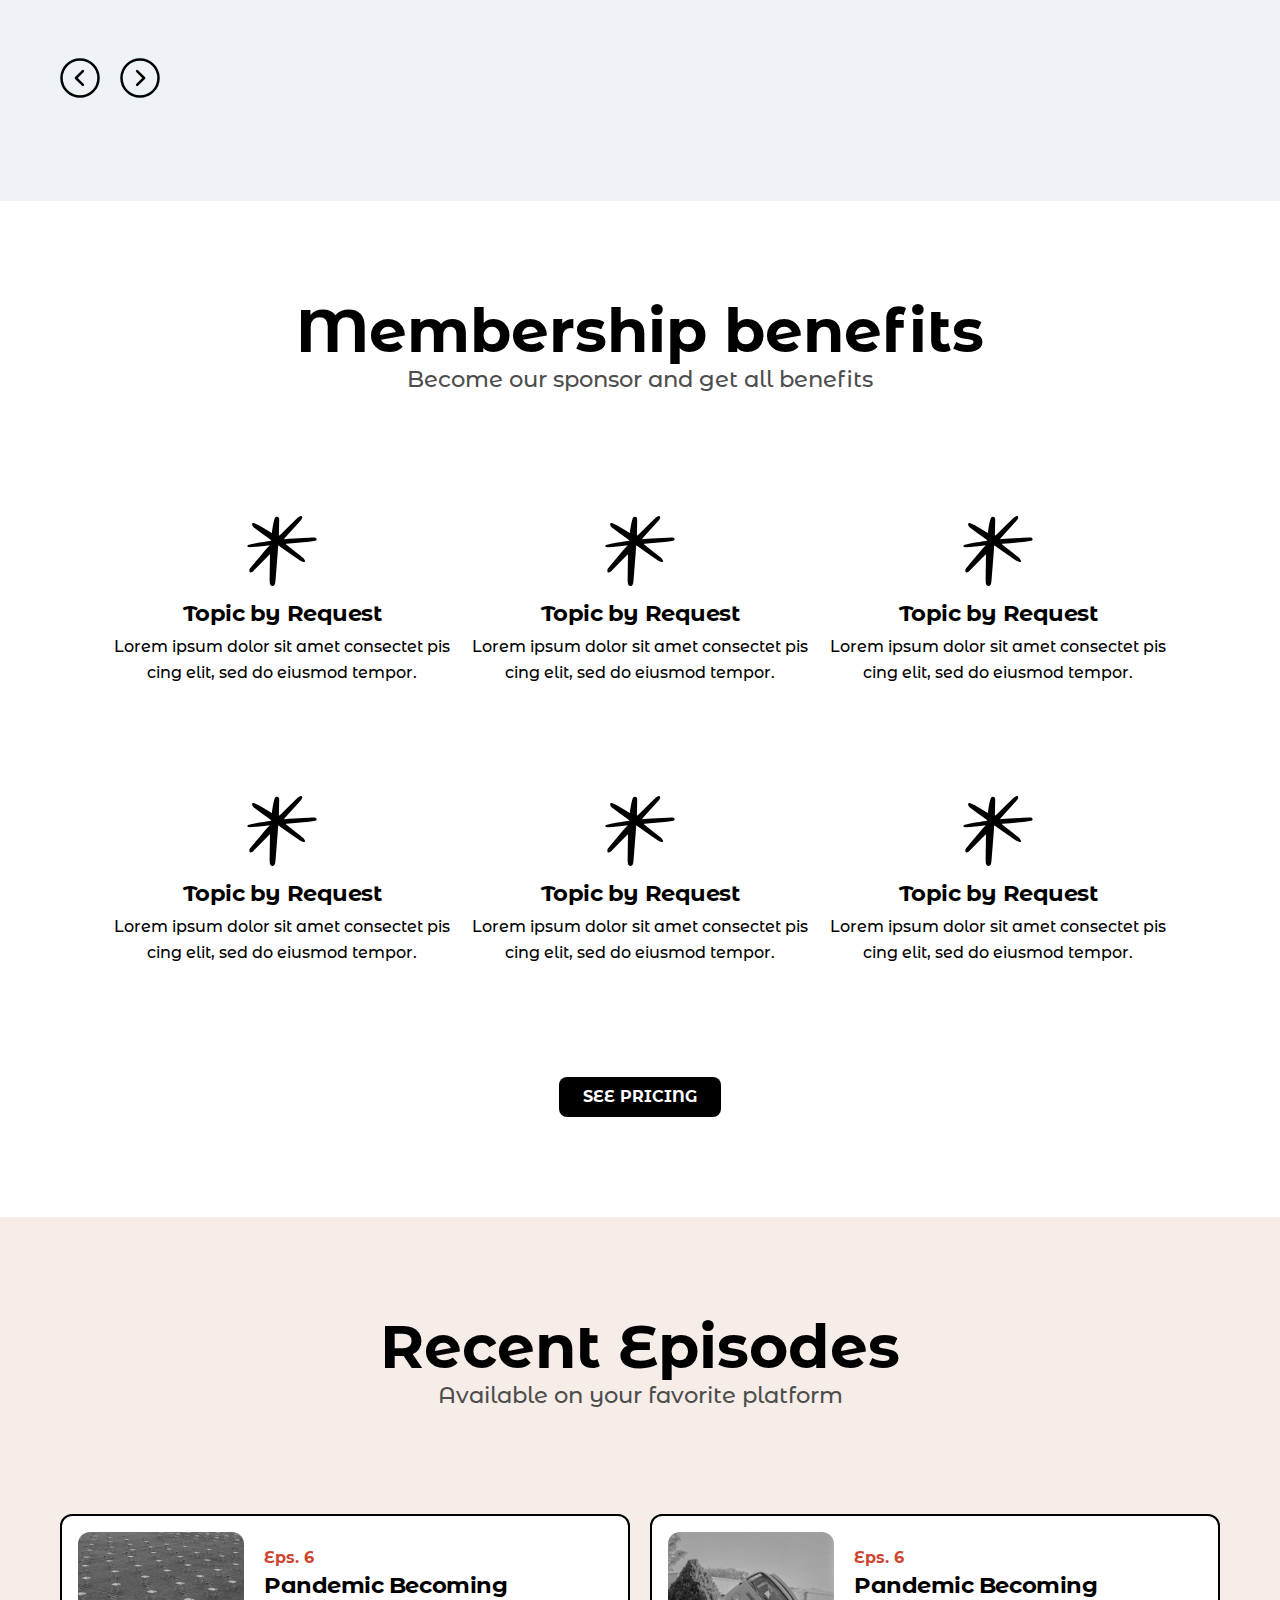
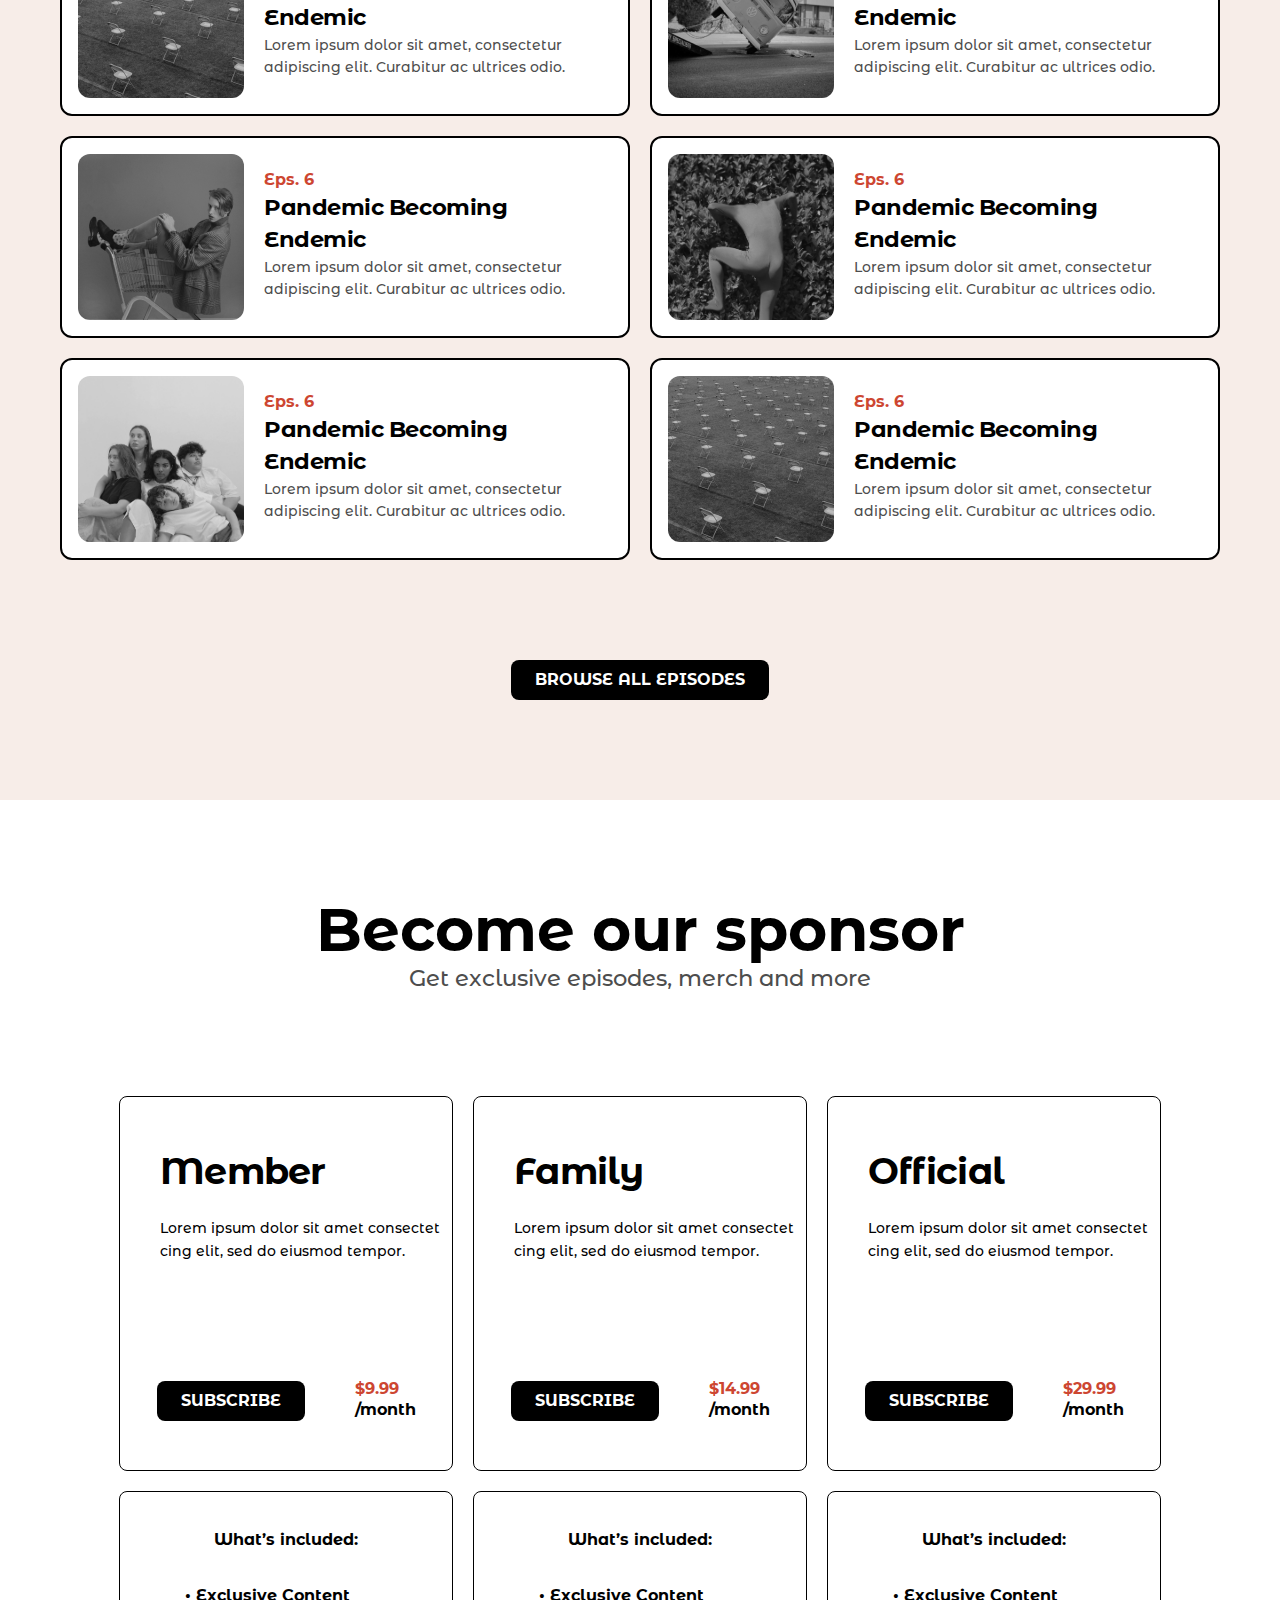
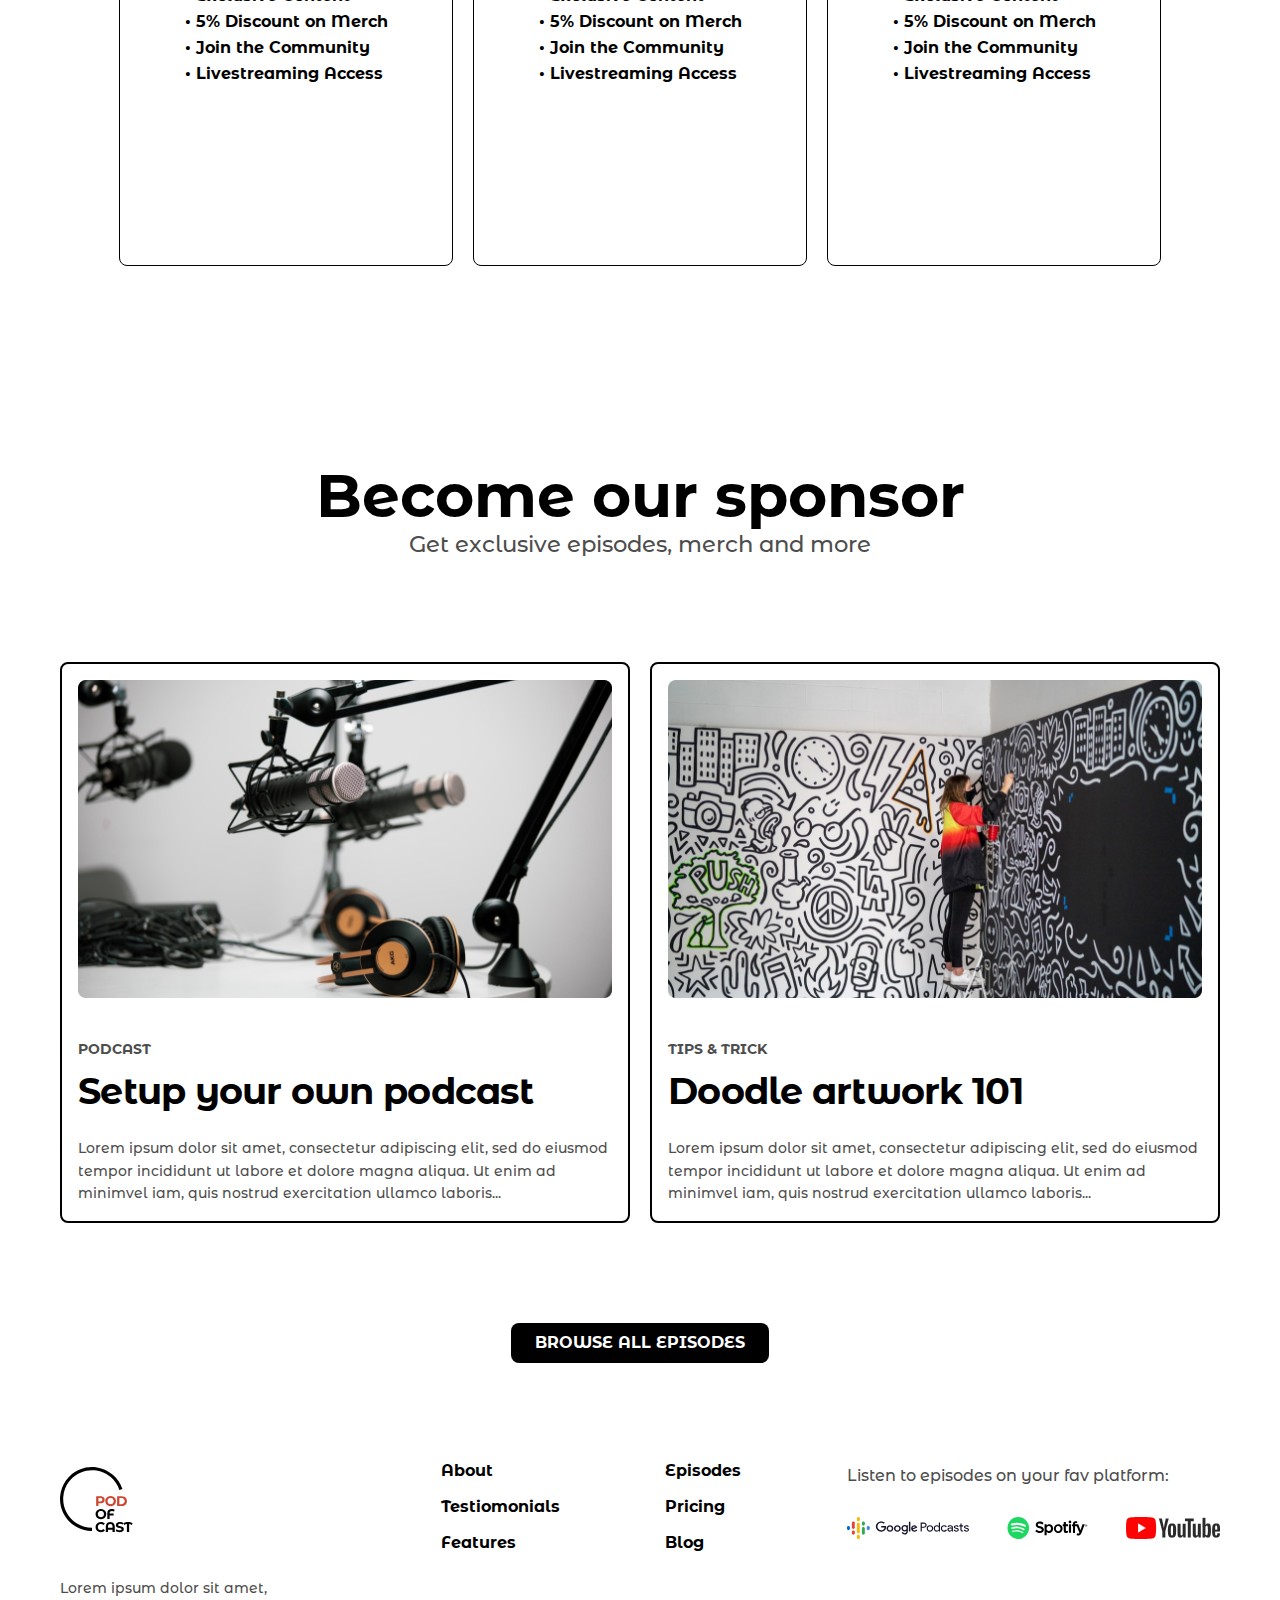
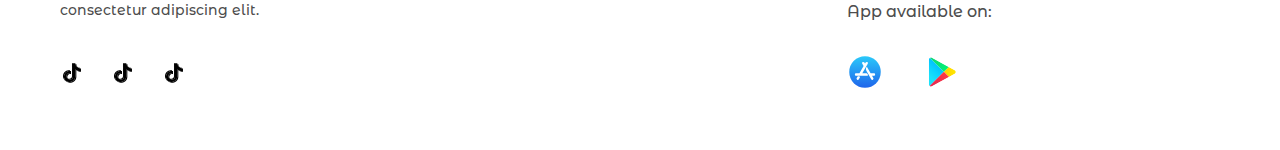
==== commit f5cc2a9b: "adaptive" ====
--- a/index.html
+++ b/index.html
@@ -4,7 +4,7 @@
 <head>
     <meta charset="UTF-8">
     <meta name="viewport" content="width=device-width, initial-scale=1.0">
-    <title>Document</title>
+    <title>Podcast</title>
     <link rel="stylesheet" href="./styles/style.css">
 </head>
 
@@ -15,11 +15,11 @@
             <header>
                 <div class="container">
                     <div class="header_inner">
-                        <img src="./images/logo/logo.svg" alt="logo" class="logo">
+                       <a href="index.html"> <img src="./images/logo/logo.svg" alt="logo" class="logo"></a>
                         <nav>
                             <ul>
                                 <li><a href="#">Episodes</a></li>
-                                <li><a href="#">About</a></li>
+                                <li><a href="about.html">About</a></li>
                                 <li><a href="#">More</a></li>
                             </ul>
                         </nav>
@@ -513,7 +513,7 @@
                     </div>
                     <div class="block-4">
                         <p>Listen to episodes on your fav platform:</p>
-                        <ul>
+                        <ul class="first-ul">
                             <li><a href="#"><img src="./images/sup/podcast.svg" alt="podcast"></a></li>
                             <li><a href="#"><img src="./images/sup/Spotify.svg" alt="spotik"></a></li>
                             <li><a href="#"><img src="./images/sup/Youtube.svg" alt="youtube"></a></li>
--- a/styles/style.css
+++ b/styles/style.css
@@ -1,60 +1,4 @@
 @import url('./reset.css');
-
-.wrapper {
-    width: 100%;
-    min-height: 100%;
-}
-
-.color-1 {
-    background: rgba(247, 237, 232, 1);
-}
-
-.color-2 {
-    background: rgba(237, 243, 247, 1);
-}
-
-.title {
-    font-size: 96px;
-    line-height: 96px;
-    letter-spacing: -0.04em;
-    text-align: center;
-}
-
-.sub-title {
-    text-align: center;
-    font-size: 60px;
-}
-
-.title span {
-    color: rgba(205, 70, 49, 1);
-}
-
-.btn {
-    border-radius: 8px;
-    padding: 12px 24px 12px 24px;
-}
-
-.description {
-    font-weight: 500;
-    line-height: 25.6px;
-    text-align: center;
-    width: 375px;
-}
-
-section {
-    padding: 100px 0;
-}
-
-.btn_black:hover {
-    box-shadow: 6px 6px 0px 0px rgba(0, 0, 0, 0.25);
-}
-
-.inner {
-    display: flex;
-    flex-direction: column;
-    align-items: center;
-    justify-content: center;
-}
 
 /* ======================================HEADER ============================== */
 
@@ -76,10 +20,11 @@
     gap: 60px;
 }
 
-nav ul li{
-    transition: all .5s;
-}
-nav ul li:hover{
+nav ul li {
+    transition: all .5s;
+}
+
+nav ul li:hover {
     color: rgba(205, 70, 49, 1);
 }
 
@@ -114,7 +59,7 @@
     height: 373px;
     overflow: hidden;
     padding: 0;
-    margin-bottom: 100px; 
+    margin-bottom: 100px;
 }
 
 .carousel_container {
@@ -193,8 +138,9 @@
 
 .idea-box {
     display: flex;
-    justify-content: space-around;
-    align-items: center;
+    justify-content: center;
+    align-items: center;
+    gap: 210px;
     margin-bottom: 120px;
 }
 
@@ -205,8 +151,12 @@
     justify-content: center;
 }
 
+.idea img {
+    width: 59%;
+}
+
 .idea p {
-    width: 470px;
+    max-width: 470px;
     text-align: center;
 }
 
@@ -328,6 +278,10 @@
     max-width: 100%;
 }
 
+.grid-item img {
+    width: 25%;
+}
+
 .grid-item span {
     font-size: 22.65px;
     font-weight: 700;
@@ -339,8 +293,7 @@
     font-size: 16px;
     font-weight: 500;
     line-height: 25.6px;
-    width: 338px;
-    height: 52px;
+    max-width: 338px;
     text-align: center;
 }
 
@@ -349,8 +302,7 @@
 
 .ep-box {
     display: grid;
-    grid-template-columns: repeat(2, 1fr);
-    grid-template-rows: repeat(3, 250px);
+    grid-template-columns: repeat(2, 2fr);
     justify-content: center;
     gap: 20px;
     margin-bottom: 100px;
@@ -363,9 +315,10 @@
     align-items: center;
     justify-content: center;
     gap: 20px;
-    padding: 0 16px;
+    padding: 16px;
     cursor: pointer;
     transition: all .5s;
+    background-color: #fff;
 }
 
 .ep-item:hover {
@@ -374,7 +327,7 @@
 
 .ep-item img {
     width: 166px;
-    height: 166px;
+    height: auto;
     border-radius: 12px;
 }
 
@@ -452,14 +405,13 @@
     font-size: 14px;
     font-weight: 500;
     line-height: 22.4px;
-    width: 292px;
-    height: 44px;
+    max-width: 292px;
     margin: 0 0 20px 40px;
 }
 
 .rates-info {
     display: flex;
-    gap: 70px;
+    gap: 50px;
 }
 
 .price {
@@ -514,6 +466,7 @@
 }
 
 .article-item img {
+    max-width: 100%;
     margin-bottom: 40px;
 }
 
@@ -547,8 +500,6 @@
 
 
 /* ==========================FOOOTER================================= */
-.container {}
-
 .footer-inner {
     display: flex;
     justify-content: space-between;
@@ -608,4 +559,90 @@
     display: flex;
     gap: 38px;
     margin-bottom: 60px;
-}+}
+
+/* =================================ADAPTIVE===================== */
+@media (min-width: 1200px) {}
+
+@media (max-width:992px) {
+    .rates-box {
+        grid-template-columns: repeat(3, 250px);
+    }
+
+    .rates-info {
+        gap: 25px;
+    }
+
+    .rates-info a {
+        padding: 10px 5px;
+    }
+
+    .block-4 .first-ul {
+        display: flex;
+        flex-direction: column;
+    }
+
+    .block-2, .block-3 {
+        display: none;
+    }
+}
+
+@media (max-width:768px) {
+    nav ul {
+        gap: 30px;
+    }
+
+    .banner_inner a img {
+        width: 100%;
+    }
+
+    .rates-box {
+        grid-template-columns: repeat(3, 220px);
+    }
+
+    .footer-inner {
+        justify-content: space-around;
+    }
+
+}
+
+@media (max-width:480px) {
+    .header_inner {
+        flex-direction: column;
+        gap: 50px;
+    }
+    
+    .idea-box {
+        gap: 0;
+    }
+
+    .talk {
+        display: none;
+    }
+
+    .membership {
+        display: none;
+    }
+
+    .ep-box {
+        grid-template-columns: repeat(1, 2fr);
+    }
+
+    .rates-box {
+        grid-template-columns: repeat(2, 220px);
+    }
+
+
+    .article-title {
+        font-size: 22px;
+        margin-bottom: 0;
+    }
+    
+    .article-description {
+        font-size: 10px;
+    }
+}
+
+
+
+@media (min-width:320px) {}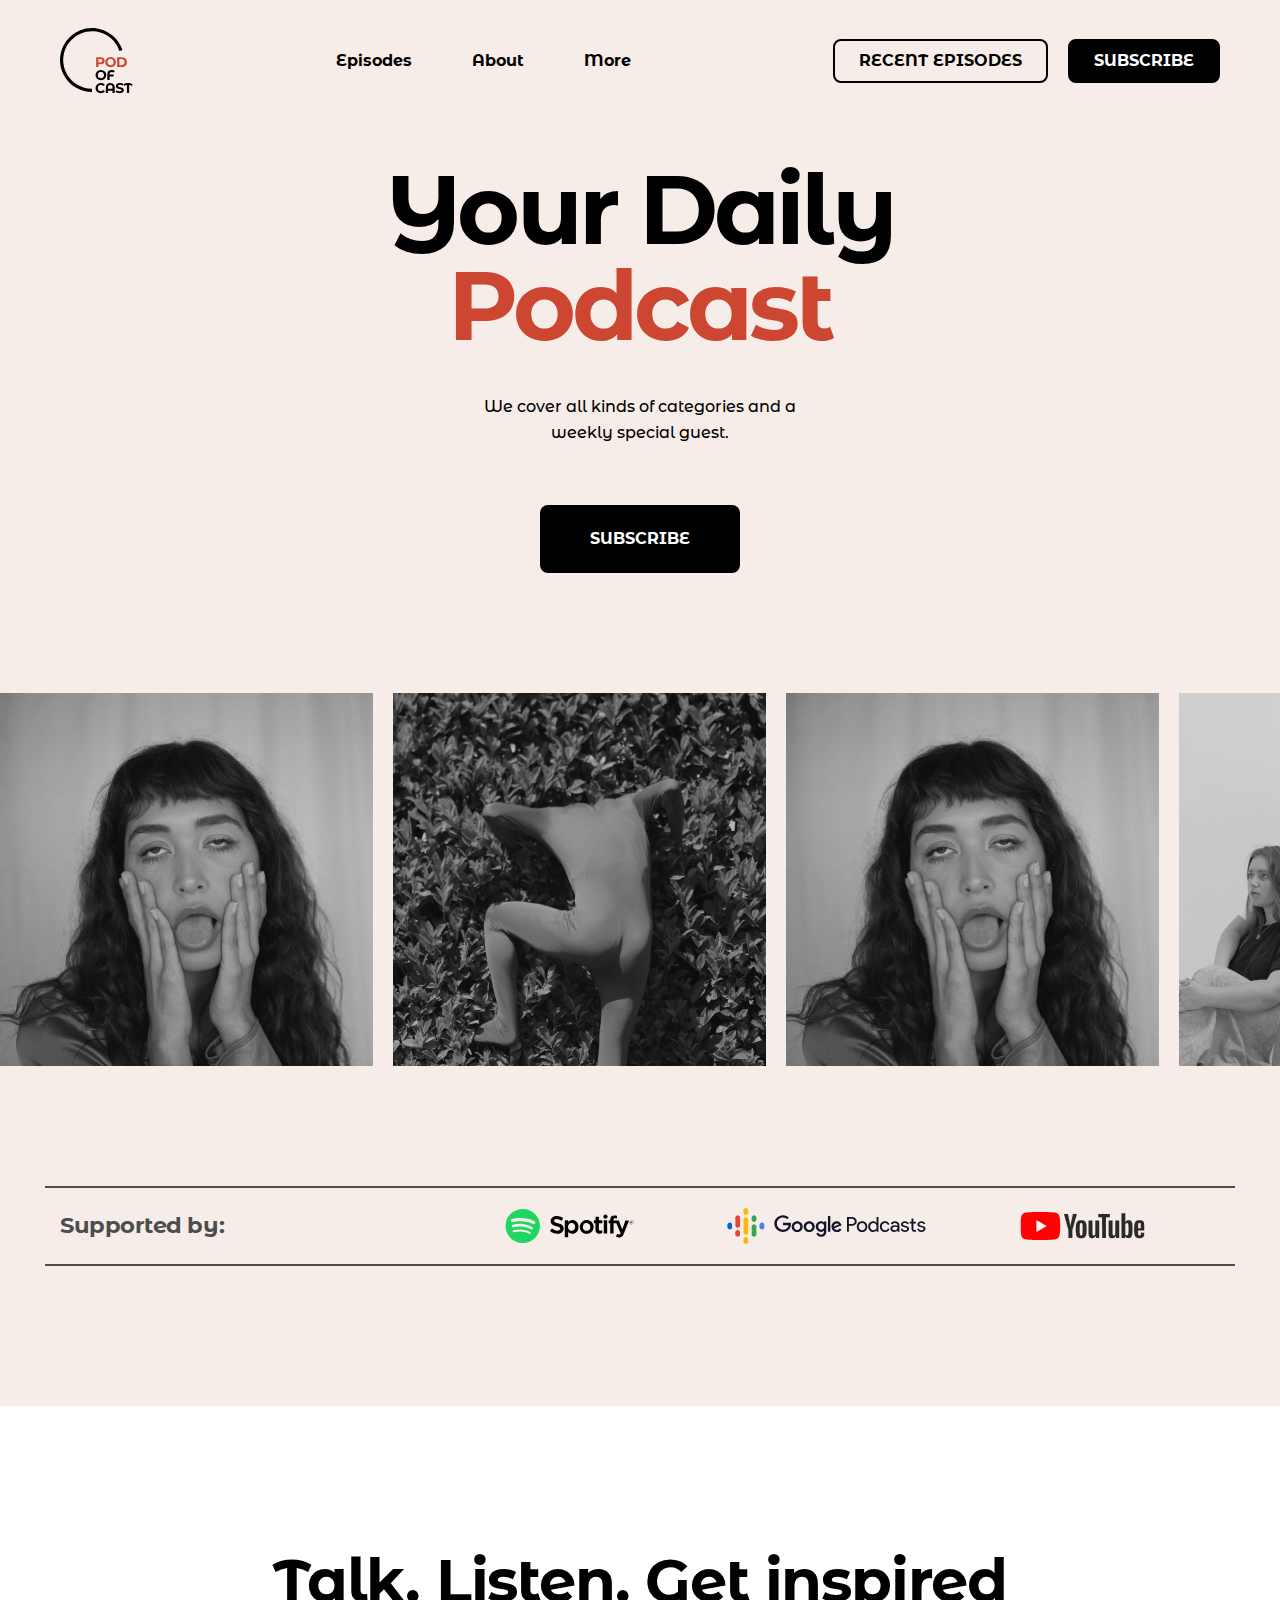
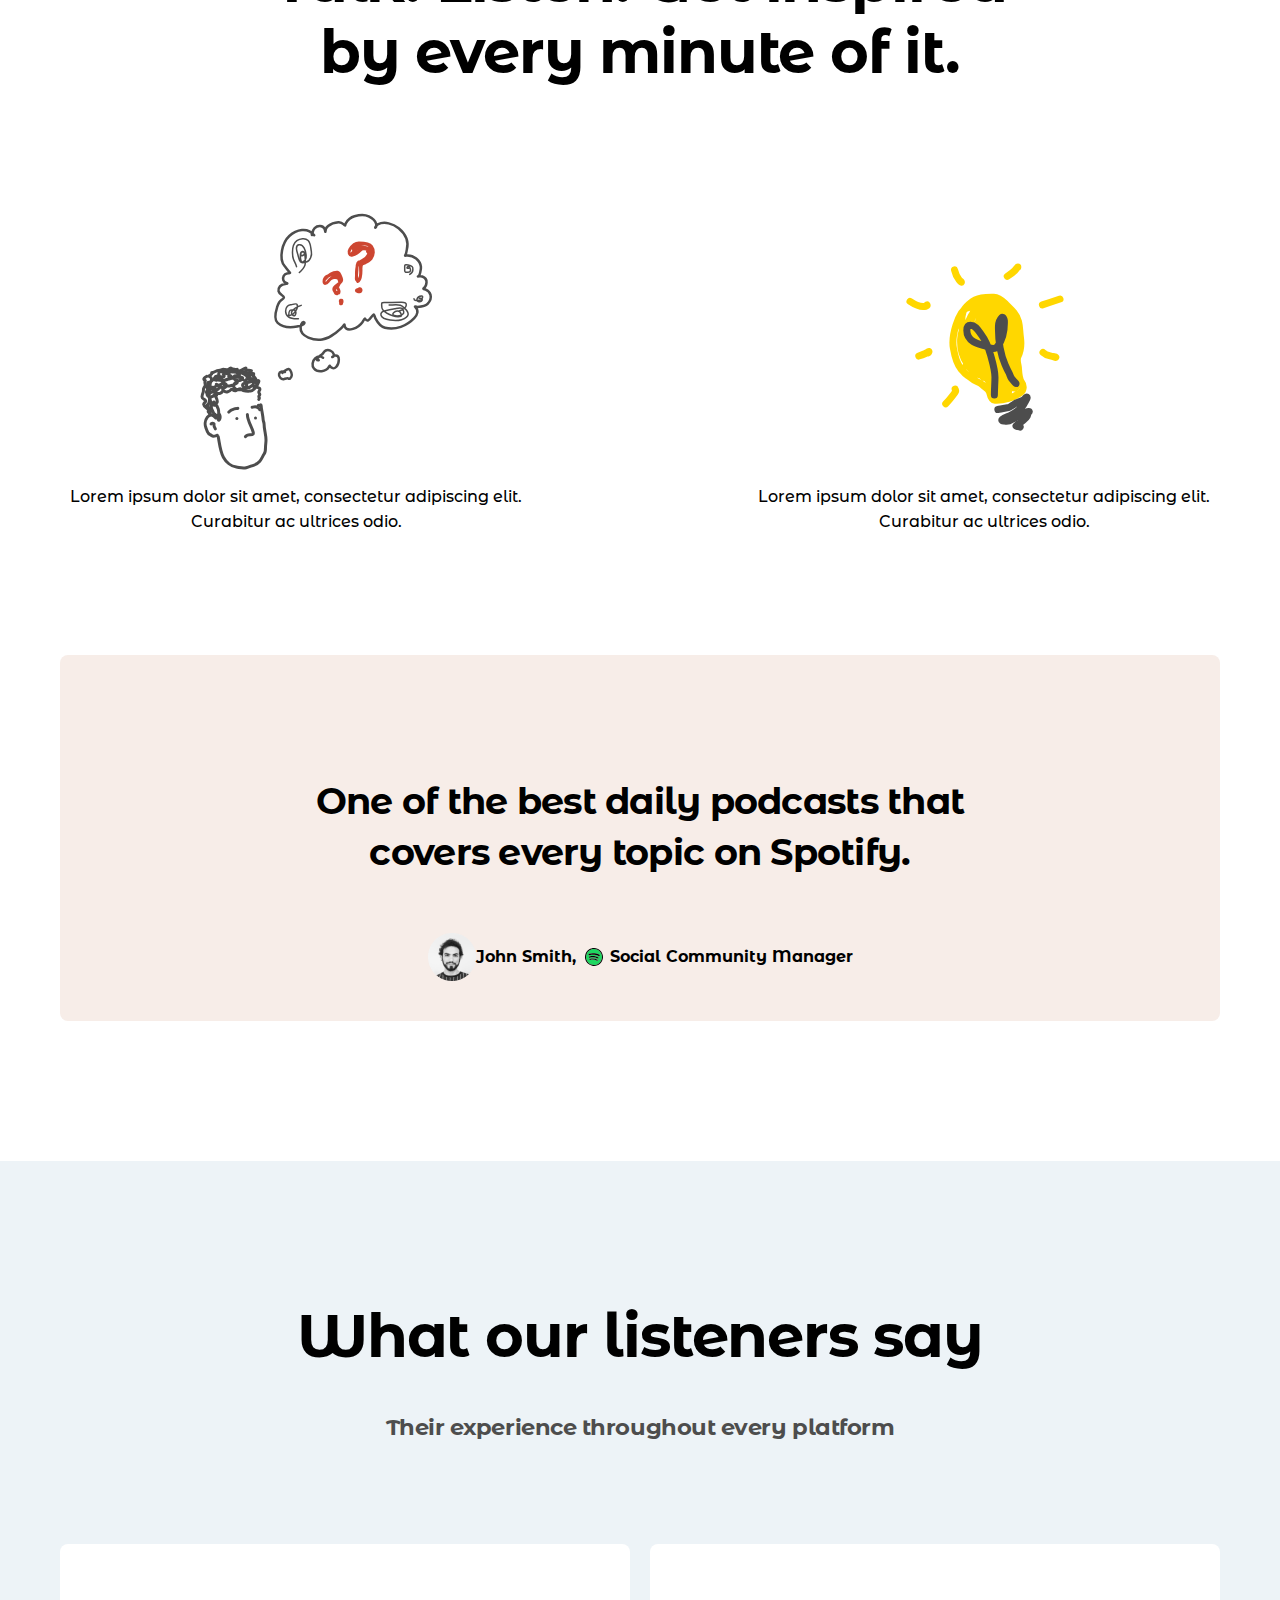
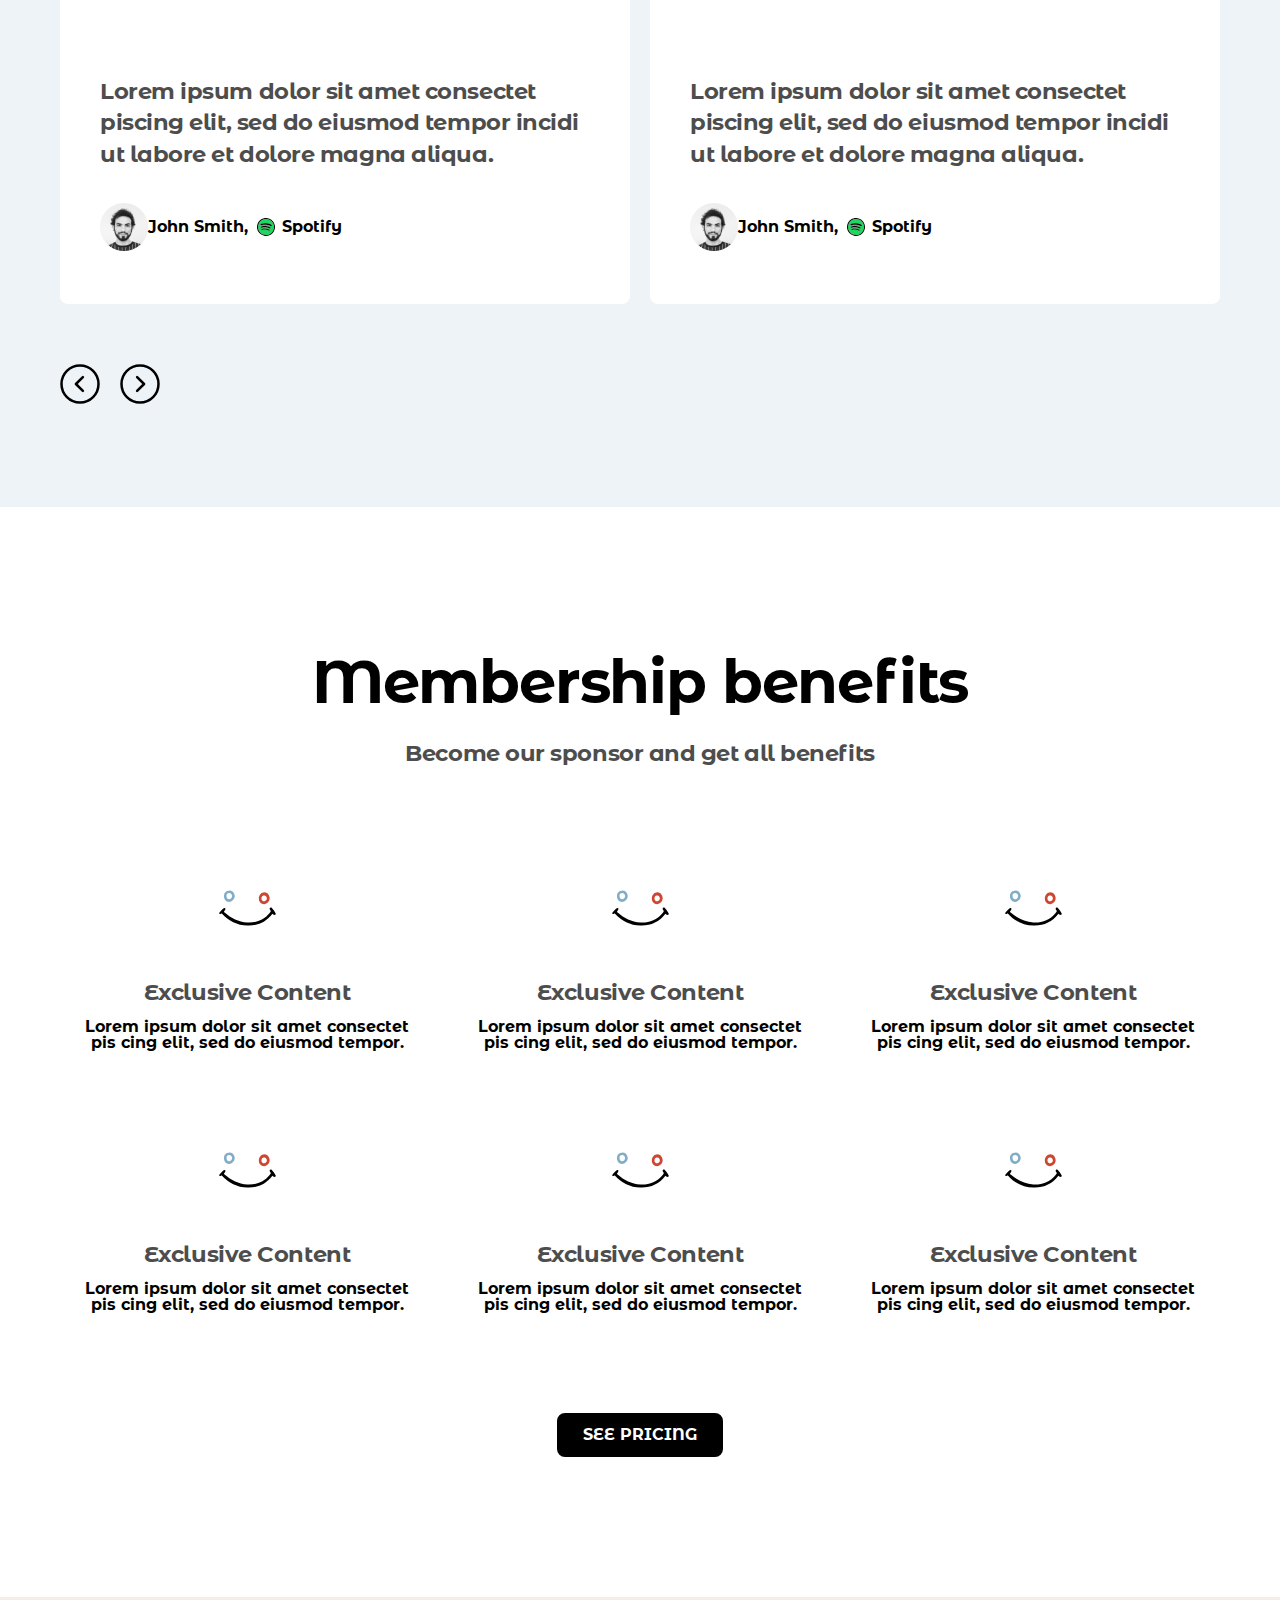
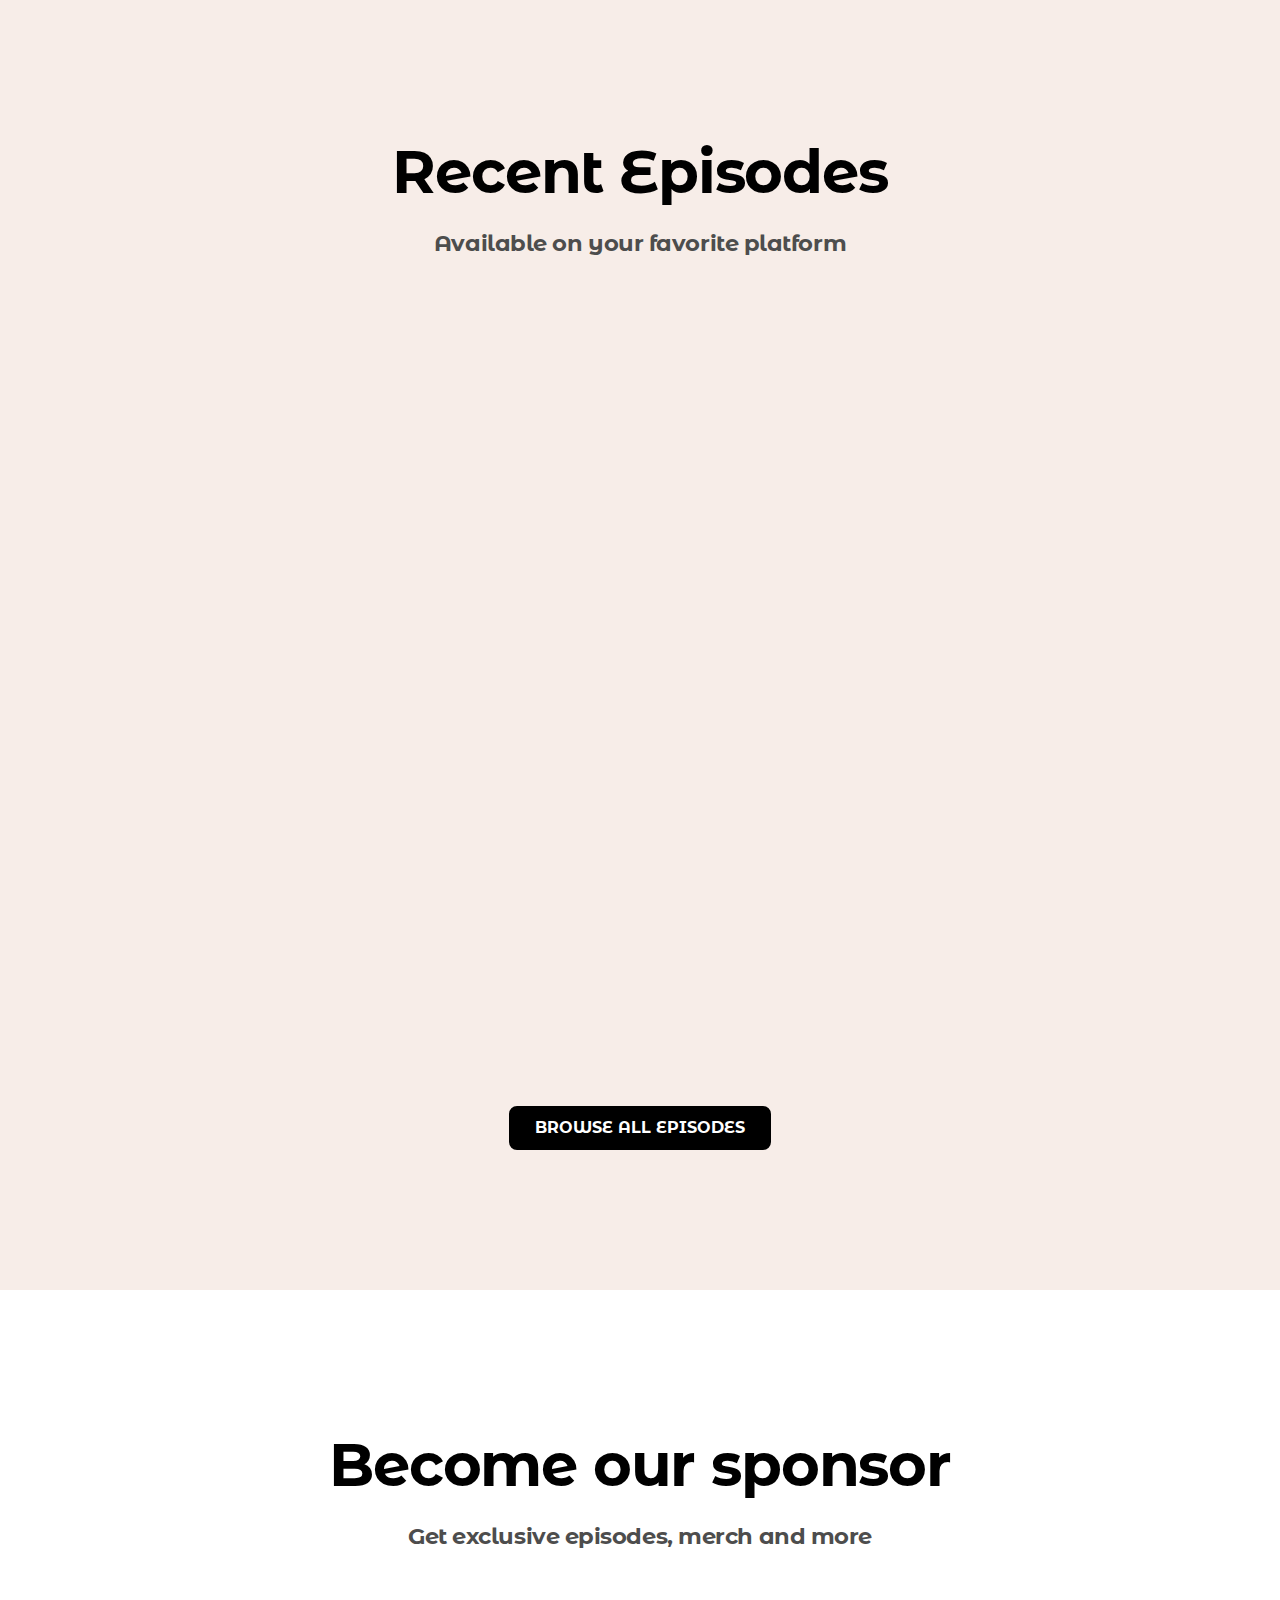
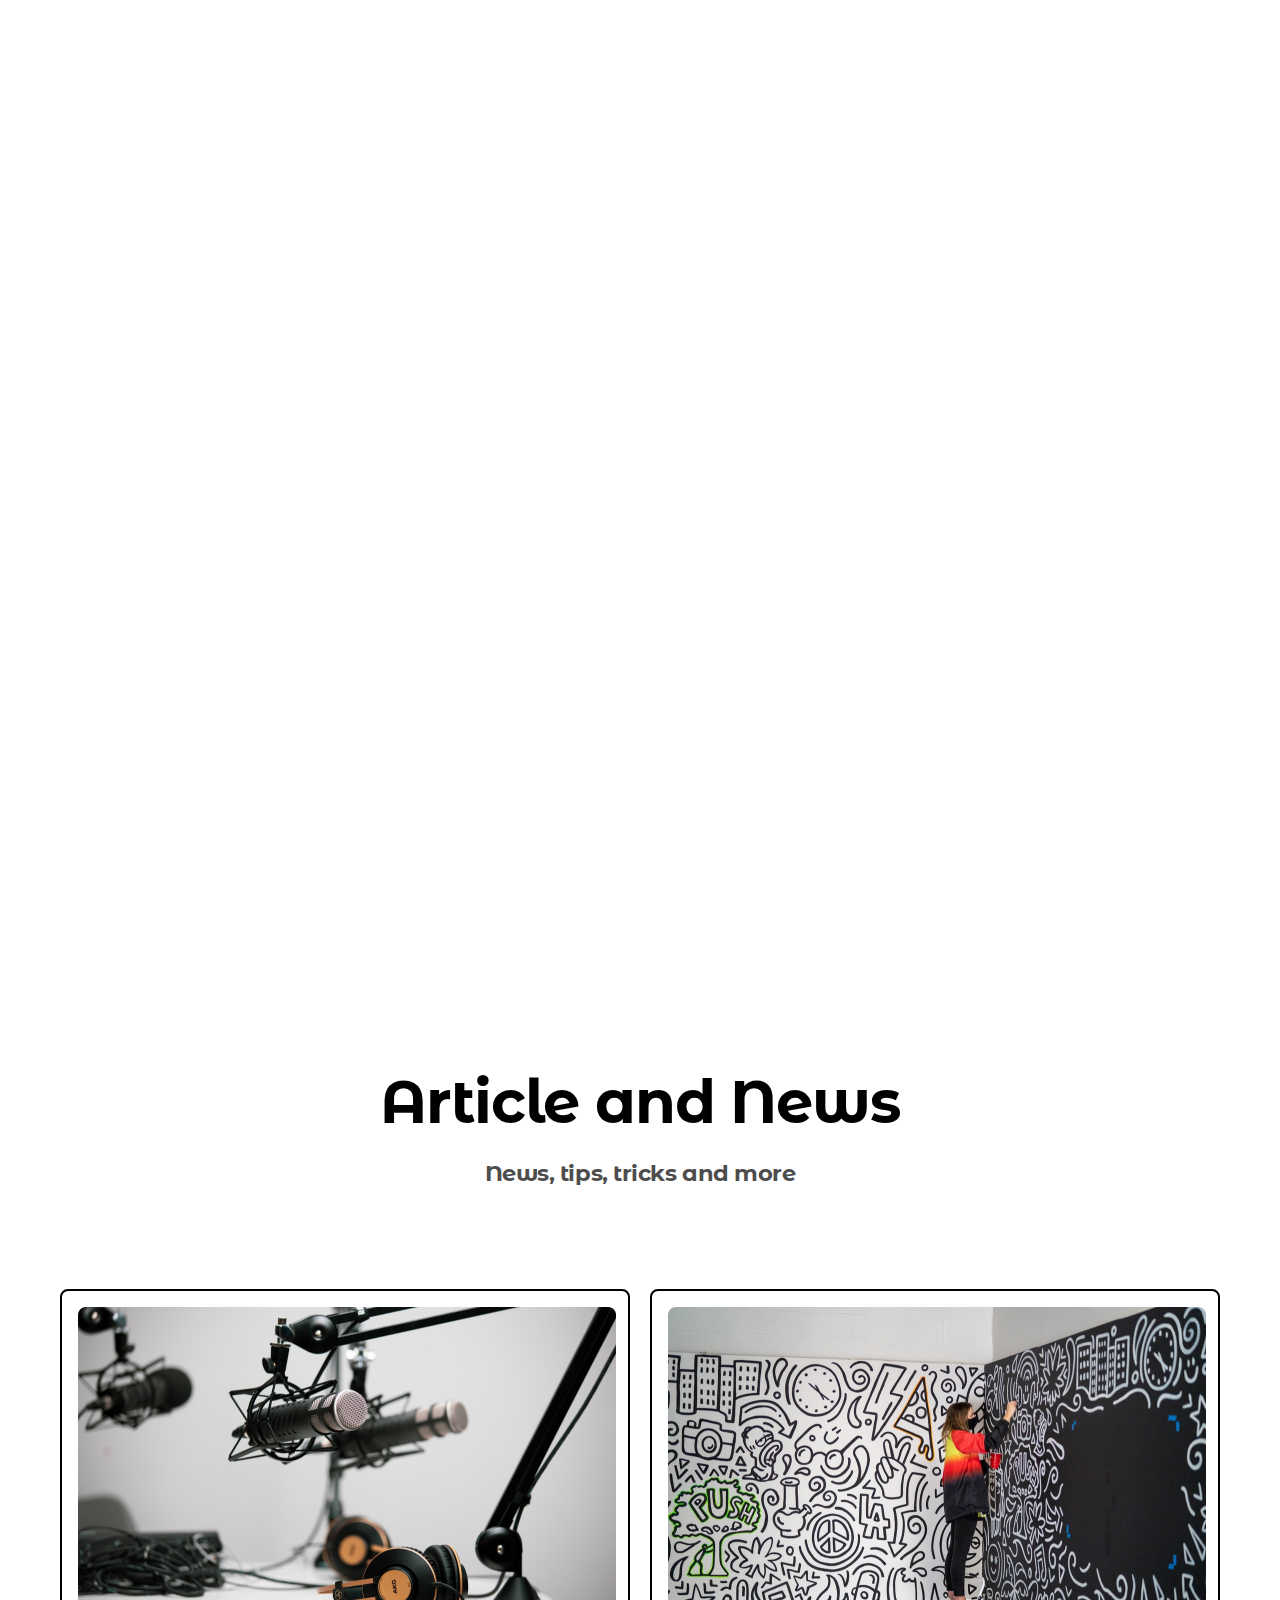
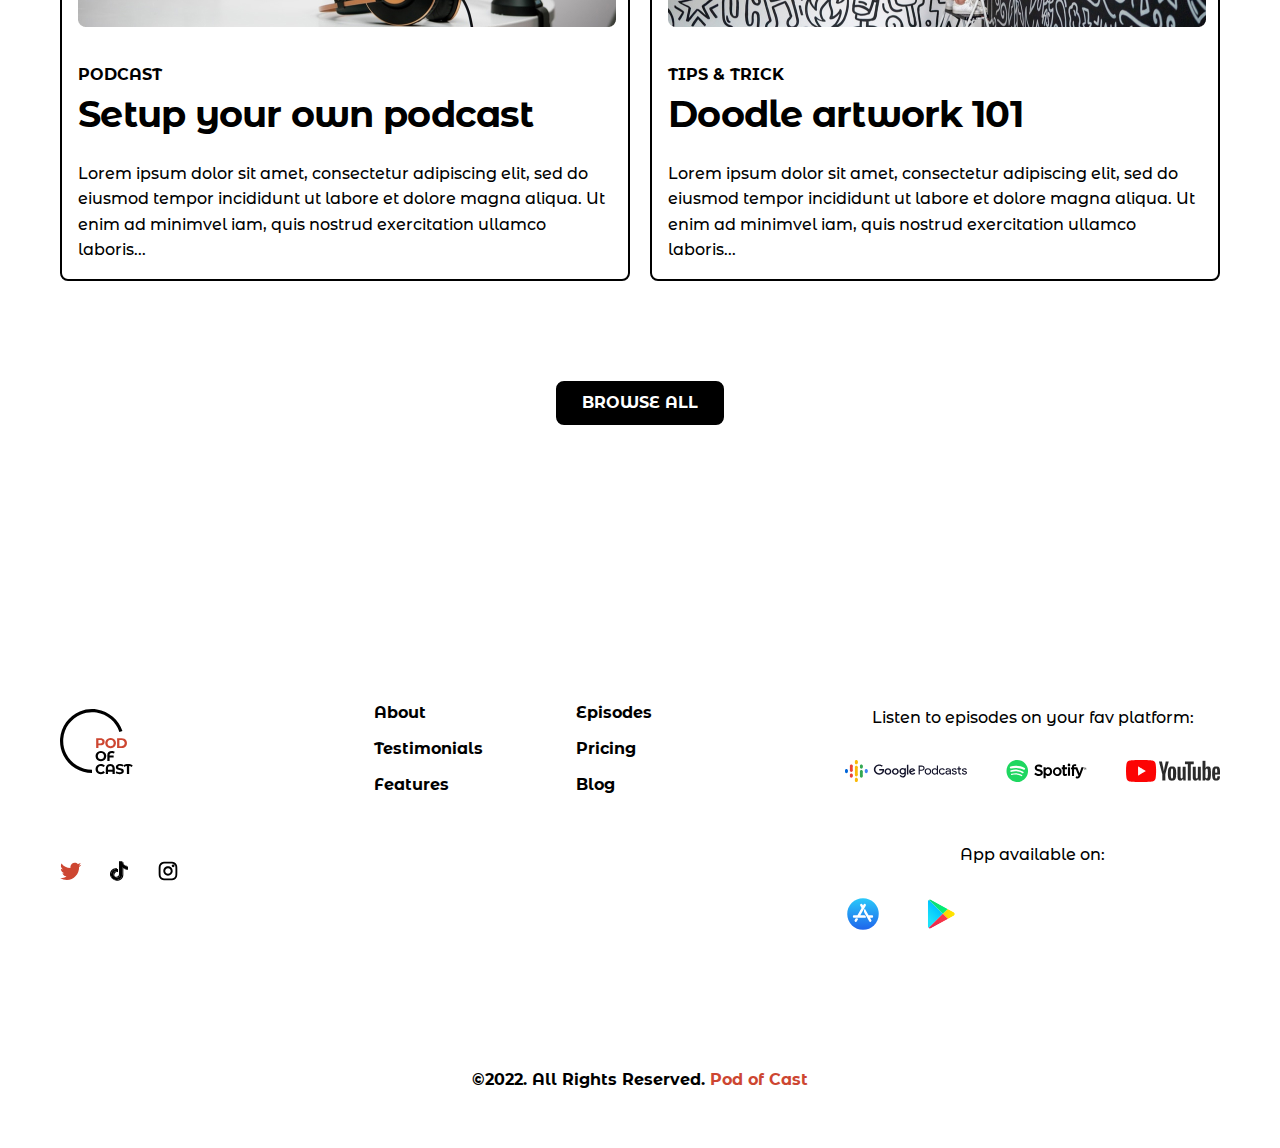
==== commit 55135d47: "rework" ====
--- a/index.html
+++ b/index.html
@@ -5,529 +5,494 @@
     <meta charset="UTF-8">
     <meta name="viewport" content="width=device-width, initial-scale=1.0">
     <title>Podcast</title>
-    <link rel="stylesheet" href="./styles/style.css">
+
+    <link rel="stylesheet" href="https://cdn.jsdelivr.net/npm/swiper@11/swiper-bundle.min.css" />
+    <link rel="stylesheet" href="./styles/index.css">
 </head>
 
 <body>
-
     <div class="wrapper">
-        <div class="color-1">
-            <header>
-                <div class="container">
-                    <div class="header_inner">
-                       <a href="index.html"> <img src="./images/logo/logo.svg" alt="logo" class="logo"></a>
-                        <nav>
+        <header class="header color__1">
+            <div class="container header__container">
+                <img src="./images/logo/logo.svg" alt="podcast_logo">
+                <nav class="header__menu">
+                    <ul>
+                        <li>
+                            <a href="#">Episodes</a>
+                        </li>
+                        <li>
+                            <a href="#">About</a>
+                        </li>
+                        <li>
+                            <a href="#">More</a>
+                        </li>
+                    </ul>
+                </nav>
+                <div class="header__btns">
+                    <a class="btn__white btn" href="#">RECENT EPISODES</a>
+                    <a class="btn__black btn" href="#">SUBSCRIBE</a>
+                </div>
+            </div>
+        </header>
+
+        <main class="main">
+            <section class="hero color__1">
+                <div class="container hero__container">
+                    <div class="heading">
+                        Your Daily
+                        <span class="orange">Podcast</span>
+                    </div>
+                    <p class="description heading__description">We cover all kinds of categories and
+                        a weekly special guest.
+                    </p>
+                    <a href="" class="btn__black btn btn__hero">SUBSCRIBE</a>
+                </div>
+            </section>
+
+            <section class="carousel color__1">
+                <div class="carousel__inner" data-directon="right" data-speed="slow">
+                    <a href="#"><img src="./images/slide/cover2.jpg" alt="slide"></a>
+                    <a href="#"><img src="./images/slide/cover1.jpg" alt="slide"></a>
+                    <a href="#"><img src="./images/slide/cover2.jpg" alt="slide"></a>
+                    <a href="#"><img src="./images/slide/cover3.jpg" alt="slide"></a>
+                    <a href="#"><img src="./images/slide/cover1.jpg" alt="slide"></a>
+                </div>
+            </section>
+
+            <section class="banner color__1">
+                <div class="container banner__container">
+                    <span class="h3__title banner__title">
+                        Supported by:
+                    </span>
+                    <div class="platform">
+                        <ul>
+                            <li><a href="#"><img src="./images/banner/Spotify.svg" alt=""></a></li>
+                            <li><a href="#"><img src="./images/banner/GooglePodcast.svg" alt=""></a></li>
+                            <li><a href="#"><img src="./images/banner/Youtube.svg" alt=""></a></li>
+                        </ul>
+                    </div>
+                </div>
+            </section>
+
+            <section class="about">
+                <div class="container about__container">
+                    <p class="h1__title about__title">
+                        Talk. Listen. Get inspired
+                        by every minute of it.
+                    </p>
+                    <div class="about__idea">
+                        <div class="idea">
+                            <img src="./images/idea.svg" alt="idea">
+                            <p class="description idea__description">
+                                Lorem ipsum dolor sit amet, consectetur adipiscing elit. Curabitur ac ultrices odio.
+                            </p>
+                        </div>
+                        <div class="idea">
+                            <img src="./images/ide2.svg" alt="idea">
+                            <p class="description idea__description">
+                                Lorem ipsum dolor sit amet, consectetur adipiscing elit. Curabitur ac ultrices odio.
+                            </p>
+                        </div>
+                    </div>
+                    <div class="quote">
+                        <p class="h2__title quote__title">
+                            One of the best daily podcasts that
+                            covers every topic on Spotify.
+                        </p>
+                        <div class="person">
+                            <img src="./images/avatar.png" alt="person">
+                            <div>John Smith,</div>
+                            <div class="pos">Social Community Manager</div>
+                        </div>
+                    </div>
+                </div>
+            </section>
+
+            <section class="testimonials color__2">
+                <div class="container testimonials__container">
+                    <p class="h1__title">
+                        What our listeners say
+                    </p>
+                    <p class="h3__title testomonials__title">
+                        Their experience throughout every platform
+                    </p>
+
+                    <div class="testimonials__slider">
+                        <div class="swiper-wrapper testimonials__slider-inner">
+                            <!-- Slides -->
+                            <div class="swiper-slide testimonials__slide">
+                                <div class="testimonials__info">
+                                    <p class="h3__title">
+                                        Lorem ipsum dolor sit amet consectet
+                                        piscing elit, sed do eiusmod tempor incidi ut labore et dolore magna aliqua.
+                                    </p>
+                                    <div class="person">
+                                        <img src="./images/avatar.png" alt="person">
+                                        <div>John Smith,</div>
+                                        <div class="pos">Spotify</div>
+                                    </div>
+                                </div>
+                            </div>
+                            <div class="swiper-slide testimonials__slide">
+                                <div class="testimonials__info">
+                                    <p class="h3__title">
+                                        Lorem ipsum dolor sit amet consectet
+                                        piscing elit, sed do eiusmod tempor incidi ut labore et dolore magna aliqua.
+                                    </p>
+                                    <div class="person">
+                                        <img src="./images/avatar.png" alt="person">
+                                        <div>John Smith,</div>
+                                        <div class="pos">Spotify</div>
+                                    </div>
+                                </div>
+                            </div>
+                            <div class="swiper-slide testimonials__slide">
+                                <div class="testimonials__info">
+                                    <p class="h3__title">
+                                        Lorem ipsum dolor sit amet consectet
+                                        piscing elit, sed do eiusmod tempor incidi ut labore et dolore magna aliqua.
+                                    </p>
+                                    <div class="person">
+                                        <img src="./images/avatar.png" alt="person">
+                                        <div>John Smith,</div>
+                                        <div class="pos">Spotify</div>
+                                    </div>
+                                </div>
+                            </div>
+                            <div class="swiper-slide testimonials__slide">
+                                <div class="testimonials__info">
+                                    <p class="h3__title">
+                                        Lorem ipsum dolor sit amet consectet
+                                        piscing elit, sed do eiusmod tempor incidi ut labore et dolore magna aliqua.
+                                    </p>
+                                    <div class="person">
+                                        <img src="./images/avatar.png" alt="person">
+                                        <div>John Smith,</div>
+                                        <div class="pos">Spotify</div>
+                                    </div>
+                                </div>
+                            </div>
+                        </div>
+                        <div class="testomonials__btns">
+                            <div class="prev">
+                                <svg width="40" height="40" viewBox="0 0 40 40" fill="none"
+                                    xmlns="http://www.w3.org/2000/svg">
+                                    <path fill-rule="evenodd" clip-rule="evenodd"
+                                        d="M20 1.50049C9.784 1.50049 1.5 9.78249 1.5 20.0005C1.5 30.2165 9.784 38.5005 20 38.5005C30.216 38.5005 38.5 30.2165 38.5 20.0005C38.5 9.78249 30.216 1.50049 20 1.50049Z"
+                                        stroke="black" stroke-width="2.5" stroke-linecap="round"
+                                        stroke-linejoin="round" />
+                                    <path d="M22.8847 13.0581L15.9127 20.0001L22.8847 26.9421" stroke="black"
+                                        stroke-width="2.5" stroke-linecap="round" stroke-linejoin="round" />
+                                </svg>
+
+                            </div>
+                            <div class="next">
+                                <svg width="40" height="40" viewBox="0 0 40 40" fill="none"
+                                    xmlns="http://www.w3.org/2000/svg">
+                                    <path fill-rule="evenodd" clip-rule="evenodd"
+                                        d="M20 38.4996C30.216 38.4996 38.5 30.2176 38.5 19.9996C38.5 9.78363 30.216 1.49963 20 1.49963C9.784 1.49963 1.5 9.78363 1.5 19.9996C1.5 30.2176 9.784 38.4996 20 38.4996Z"
+                                        stroke="black" stroke-width="2.5" stroke-linecap="round"
+                                        stroke-linejoin="round" />
+                                    <path d="M17.1153 26.942L24.0873 20L17.1153 13.058" stroke="black"
+                                        stroke-width="2.5" stroke-linecap="round" stroke-linejoin="round" />
+                                </svg>
+
+                            </div>
+                        </div>
+                    </div>
+            </section>
+
+            <section class="features">
+                <div class="container features__container">
+                    <p class="h1__title features__h1">
+                        Membership benefits
+                    </p>
+                    <p class="h3__title features__title">
+                        Become our sponsor and get all benefits
+                    </p>
+                    <ul class="features__lists">
+                        <li class="features__list">
+                            <img src="./images/scribbles/Face.svg" alt="scribble">
+                            <p class="h3__title features__h3">Exclusive Content</p>
+                            <p class="descritption features__des">
+                                Lorem ipsum dolor sit amet consectet pis
+                                cing elit, sed do eiusmod tempor.
+                            </p>
+                        </li>
+                        <li class="features__list">
+                            <img src="./images/scribbles/Face.svg" alt="scribble">
+                            <p class="h3__title features__h3">Exclusive Content</p>
+                            <p class="descritption features__des">
+                                Lorem ipsum dolor sit amet consectet pis
+                                cing elit, sed do eiusmod tempor.
+                            </p>
+                        </li>
+                        <li class="features__list">
+                            <img src="./images/scribbles/Face.svg" alt="scribble">
+                            <p class="h3__title features__h3">Exclusive Content</p>
+                            <p class="descritption features__des">
+                                Lorem ipsum dolor sit amet consectet pis
+                                cing elit, sed do eiusmod tempor.
+                            </p>
+                        </li>
+                        <li class="features__list">
+                            <img src="./images/scribbles/Face.svg" alt="scribble">
+                            <p class="h3__title features__h3">Exclusive Content</p>
+                            <p class="descritption features__des">
+                                Lorem ipsum dolor sit amet consectet pis
+                                cing elit, sed do eiusmod tempor.
+                            </p>
+                        </li>
+                        <li class="features__list">
+                            <img src="./images/scribbles/Face.svg" alt="scribble">
+                            <p class="h3__title features__h3">Exclusive Content</p>
+                            <p class="descritption features__des">
+                                Lorem ipsum dolor sit amet consectet pis
+                                cing elit, sed do eiusmod tempor.
+                            </p>
+                        </li>
+                        <li class="features__list">
+                            <img src="./images/scribbles/Face.svg" alt="scribble">
+                            <p class="h3__title features__h3">Exclusive Content</p>
+                            <p class="descritption features__des">
+                                Lorem ipsum dolor sit amet consectet pis
+                                cing elit, sed do eiusmod tempor.
+                            </p>
+                        </li>
+
+                    </ul>
+                    <a class="btn__black btn" href="#">SEE PRICING</a>
+                </div>
+            </section>
+
+            <section class="episodes color__1">
+                <div class="container episodes__container">
+                    <p class="h1__title episodes__h1">
+                        Recent Episodes
+                    </p>
+                    <p class="h3__title episodes__h3">
+                        Available on your favorite platform
+                    </p>
+                    <ul class="episodes__lists animation__el">
+                    </ul>
+                    <a class="btn__black btn" href="#">BROWSE ALL EPISODES</a>
+                </div>
+            </section>
+
+            <section class="sponsor">
+                <div class="container sponsor__container">
+                    <p class="h1__title sponsor__h1">
+                        Become our sponsor
+                    </p>
+                    <p class="h3__title sponsor__h3">
+                        Get exclusive episodes, merch and more
+                    </p>
+
+                    <ul class="price__lists">
+                        <li class="price__list">
+                            <div class="price__first animation__el">
+                                <p class="h2__title">
+                                    Member
+                                </p>
+                                <p class="description sponsor__description">
+                                    Lorem ipsum dolor sit amet consectet
+                                    cing elit, sed do eiusmod tempor.
+                                </p>
+                                <div class="price__box">
+                                    <a class="btn__black btn" href="#">SUBSCRIBE</a>
+                                    <p class="price">
+                                        <span class="orange">$9.99</span>
+                                        /month
+                                    </p>
+                                </div>
+                            </div>
+                            <div class="price__second animation__el">
+                                <p class="description sponsor__description">
+                                    What’s included:
+                                </p>
+                                <ul>
+                                    <li>Exclusive Content</li>
+                                    <li>5% Discount on Merch</li>
+                                    <li>Join the Community</li>
+                                    <li>Livestreaming Access</li>
+                                </ul>
+                            </div>
+                        </li>
+                        <li class="price__list">
+                            <div class="price__first animation__el">
+                                <p class="h2__title">
+                                    Member
+                                </p>
+                                <p class="description sponsor__description">
+                                    Lorem ipsum dolor sit amet consectet
+                                    cing elit, sed do eiusmod tempor.
+                                </p>
+                                <div class="price__box">
+                                    <a class="btn__black btn" href="#">SUBSCRIBE</a>
+                                    <p class="price">
+                                        <span class="orange">$9.99</span>
+                                        /month
+                                    </p>
+                                </div>
+                            </div>
+                            <div class="price__second animation__el">
+                                <p class="description sponsor__description">
+                                    What’s included:
+                                </p>
+                                <ul>
+                                    <li>Exclusive Content</li>
+                                    <li>5% Discount on Merch</li>
+                                    <li>Join the Community</li>
+                                    <li>Livestreaming Access</li>
+                                </ul>
+                            </div>
+                        </li>
+                        <li class="price__list">
+                            <div class="price__first animation__el">
+                                <p class="h2__title">
+                                    Member
+                                </p>
+                                <p class="description sponsor__description">
+                                    Lorem ipsum dolor sit amet consectet
+                                    cing elit, sed do eiusmod tempor.
+                                </p>
+                                <div class="price__box">
+                                    <a class="btn__black btn" href="#">SUBSCRIBE</a>
+                                    <p class="price">
+                                        <span class="orange">$9.99</span>
+                                        /month
+                                    </p>
+                                </div>
+                            </div>
+                            <div class="price__second animation__el">
+                                <p class="description sponsor__description">
+                                    What’s included:
+                                </p>
+                                <ul>
+                                    <li>Exclusive Content</li>
+                                    <li>5% Discount on Merch</li>
+                                    <li>Join the Community</li>
+                                    <li>Livestreaming Access</li>
+                                </ul>
+                            </div>
+                        </li>
+                    </ul>
+                </div>
+            </section>
+
+            <section class="article">
+                <div class="container article__container">
+                    <p class="h1__title sponsor__h1">
+                        Article and News
+                    </p>
+                    <p class="h3__title sponsor__h3">
+                        News, tips, tricks and more
+                    </p>
+                    <ul class="article__lists">
+                    </ul>
+                    <a class="btn__black btn" href="#">BROWSE ALL</a>
+                </div>
+            </section>
+        </main>
+
+        <footer class="footer">
+            <div class="container footer__container">
+                <div class="footer__box">
+                    <div class="footer__block-1 block">
+                        <img src="./images/logo/logo.svg" alt="logo">
+                        <p class="description">
+                            
+                        <ul class="socials">
+                            <li><svg width="22" height="18" viewBox="0 0 22 18" fill="none"
+                                    xmlns="http://www.w3.org/2000/svg">
+                                    <path
+                                        d="M6.84156 18C4.41531 18 2.15363 17.2943 0.25 16.0767C1.86624 16.1813 4.71855 15.9308 6.49268 14.2386C3.82381 14.1161 2.6202 12.0692 2.4632 11.1945C2.68997 11.2819 3.77148 11.3869 4.382 11.142C1.31192 10.3722 0.840946 7.67799 0.945608 6.85573C1.52125 7.25811 2.49809 7.39807 2.88185 7.36308C0.0210947 5.31618 1.05027 2.23707 1.55613 1.57226C3.60912 4.4165 6.6859 6.01393 10.4923 6.10278C10.4205 5.78802 10.3826 5.46032 10.3826 5.12373C10.3826 2.70819 12.3351 0.75 14.7435 0.75C16.0019 0.75 17.1358 1.28457 17.9318 2.13963C18.7727 1.94258 20.0382 1.4813 20.6569 1.0824C20.3451 2.20208 19.3742 3.13612 18.7869 3.48231C18.7821 3.47048 18.7918 3.49408 18.7869 3.48231C19.3028 3.40428 20.6986 3.13603 21.25 2.76192C20.9773 3.39094 19.948 4.4368 19.1033 5.02232C19.2605 11.9535 13.9574 18 6.84156 18Z"
+                                        fill="#CD4631" />
+                                </svg>
+                            </li>
+                            <li><svg width="24" height="24" viewBox="0 0 24 24" fill="none"
+                                    xmlns="http://www.w3.org/2000/svg">
+                                    <path
+                                        d="M6.33812 14.8444C6.45533 13.8739 6.85333 13.3306 7.60335 12.7736C8.67649 12.0193 10.017 12.446 10.017 12.446V9.91462C10.3429 9.90629 10.6689 9.92561 10.9913 9.97234V13.23C10.9913 13.23 9.65116 12.8033 8.57801 13.558C7.8284 14.1146 7.42958 14.6583 7.31278 15.6287C7.30912 16.1557 7.40801 16.8445 7.8634 17.4401C7.75081 17.3824 7.63604 17.3166 7.51911 17.2427C6.51596 16.5691 6.33324 15.5585 6.33812 14.8444ZM16.5263 5.23411C15.7881 4.42517 15.5089 3.60842 15.408 3.03467H16.3366C16.3366 3.03467 16.1515 4.53906 17.5009 6.01849L17.5197 6.03838C17.156 5.8096 16.8224 5.53956 16.5263 5.23411ZM20.9999 7.52756V10.7197C20.9999 10.7197 19.8149 10.6733 18.9379 10.4501C17.7134 10.1381 16.9263 9.65953 16.9263 9.65953C16.9263 9.65953 16.3826 9.31824 16.3387 9.29445V15.8862C16.3387 16.2532 16.2382 17.1698 15.9317 17.9343C15.5317 18.9343 14.9143 19.5908 14.8008 19.725C14.8008 19.725 14.0499 20.6123 12.7253 21.2098C11.5313 21.7489 10.483 21.7352 10.1696 21.7489C10.1696 21.7489 8.35744 21.8207 6.72677 20.7609C6.37415 20.5273 6.04499 20.2628 5.74356 19.9707L5.7517 19.9765C7.38278 21.0363 9.19455 20.9645 9.19455 20.9645C9.50831 20.9509 10.5566 20.9645 11.7502 20.4255C13.0737 19.8279 13.8257 18.9406 13.8257 18.9406C13.938 18.8064 14.5582 18.15 14.9566 17.1495C15.2623 16.3854 15.3636 15.4684 15.3636 15.1014V8.51047C15.4076 8.53465 15.9508 8.87594 15.9508 8.87594C15.9508 8.87594 16.7383 9.35491 17.9628 9.66655C18.8402 9.88966 20.0249 9.93607 20.0249 9.93607V7.43473C20.4302 7.52561 20.7757 7.55018 20.9999 7.52756Z"
+                                        fill="black" />
+                                    <path
+                                        d="M20.0253 7.43473V9.93529C20.0253 9.93529 18.8407 9.88887 17.9633 9.66577C16.7387 9.35374 15.9513 8.87516 15.9513 8.87516C15.9513 8.87516 15.408 8.53387 15.364 8.50969V15.1022C15.364 15.4692 15.2635 16.3862 14.9571 17.1503C14.557 18.1507 13.9397 18.8072 13.8261 18.9414C13.8261 18.9414 13.0749 19.8287 11.7507 20.4262C10.5571 20.9653 9.50874 20.9516 9.19498 20.9653C9.19498 20.9653 7.38321 21.0371 5.75213 19.9773L5.74399 19.9715C5.57178 19.8047 5.40968 19.6286 5.25849 19.4441C4.73799 18.8095 4.41894 18.0591 4.33877 17.845C4.33863 17.844 4.33863 17.8431 4.33877 17.8422C4.20976 17.4701 3.93873 16.5765 3.97576 15.711C4.04128 14.184 4.57847 13.2467 4.72049 13.0119C5.09664 12.3716 5.58587 11.7987 6.16641 11.3188C6.6787 10.9046 7.25936 10.5751 7.88458 10.3437C8.56046 10.072 9.28422 9.92637 10.017 9.91462V12.446C10.017 12.446 8.67652 12.0208 7.60378 12.7736C6.85376 13.3306 6.45576 13.8739 6.33855 14.8444C6.33367 15.5585 6.51639 16.5691 7.51873 17.2431C7.63566 17.3172 7.75042 17.383 7.86301 17.4405C8.03812 17.6681 8.25125 17.8664 8.49379 18.0275C9.47293 18.6473 10.2934 18.6906 11.3425 18.288C12.042 18.0189 12.5686 17.4124 12.8128 16.7404C12.9662 16.3207 12.9642 15.8982 12.9642 15.4614V3.03467H15.4059C15.5069 3.60842 15.786 4.42517 16.5243 5.23411C16.8204 5.53956 17.1539 5.8096 17.5176 6.03838C17.6251 6.14954 18.1745 6.69911 18.8797 7.0365C19.2444 7.21089 19.6288 7.34452 20.0253 7.43473Z"
+                                        fill="black" />
+                                    <path
+                                        d="M3.36691 17.0679V17.0698L3.4275 17.234C3.42054 17.2149 3.39803 17.1568 3.36691 17.0679Z"
+                                        fill="black" />
+                                    <path
+                                        d="M7.88461 10.344C7.25939 10.5754 6.67873 10.9049 6.16644 11.3191C5.58572 11.8001 5.09661 12.3742 4.72093 13.0158C4.57891 13.2498 4.04172 14.1878 3.9762 15.7149C3.93917 16.5804 4.2102 17.4739 4.33921 17.846C4.33907 17.847 4.33907 17.8479 4.33921 17.8488C4.4206 18.061 4.73843 18.8114 5.25893 19.4479C5.41012 19.6325 5.57222 19.8085 5.74443 19.9753C5.19268 19.6095 4.7006 19.1674 4.28427 18.6632C3.76825 18.034 3.45001 17.2914 3.36699 17.0722C3.36689 17.0706 3.36689 17.0691 3.36699 17.0675V17.0648C3.23758 16.6931 2.96573 15.7991 3.00358 14.9324C3.0691 13.4054 3.60628 12.4681 3.74831 12.2333C4.12388 11.5917 4.613 11.0176 5.19382 10.5367C5.706 10.1223 6.28669 9.79279 6.91199 9.56155C7.30202 9.40646 7.70833 9.29203 8.1239 9.22027C8.75019 9.11549 9.38984 9.1064 10.0191 9.19336V9.91493C9.2856 9.92643 8.56113 10.0721 7.88461 10.344Z"
+                                        fill="black" />
+                                    <path
+                                        d="M15.408 3.03476H12.9662V15.4619C12.9662 15.8987 12.9662 16.32 12.8148 16.7408C12.5682 17.4125 12.0437 18.019 11.3445 18.2881C10.295 18.6922 9.47454 18.6474 8.49581 18.0276C8.25285 17.8673 8.03917 17.6696 7.8634 17.4425C8.69726 17.8688 9.44361 17.8614 10.3682 17.5057C11.067 17.2366 11.5923 16.6301 11.8381 15.958C11.992 15.5383 11.9899 15.1159 11.9899 14.6795V2.25H15.3616C15.3616 2.25 15.3237 2.55891 15.408 3.03476ZM20.0253 6.74328V7.43483C19.6295 7.34447 19.2458 7.21085 18.8817 7.0366C18.1765 6.69921 17.6271 6.14964 17.5197 6.03848C17.6443 6.11693 17.7737 6.1883 17.9071 6.25222C18.7645 6.66255 19.609 6.78502 20.0253 6.74328Z"
+                                        fill="black" />
+                                </svg>
+                            </li>
+                            <li><svg width="24" height="24" viewBox="0 0 24 24" fill="none"
+                                    xmlns="http://www.w3.org/2000/svg">
+                                    <path
+                                        d="M18.5333 6.8665C18.5333 7.6397 17.9065 8.2665 17.1333 8.2665C16.3601 8.2665 15.7333 7.6397 15.7333 6.8665C15.7333 6.09331 16.3601 5.4665 17.1333 5.4665C17.9065 5.4665 18.5333 6.09331 18.5333 6.8665Z"
+                                        fill="black" />
+                                    <path fill-rule="evenodd" clip-rule="evenodd"
+                                        d="M12 16.6665C14.5773 16.6665 16.6667 14.5772 16.6667 11.9998C16.6667 9.42251 14.5773 7.33317 12 7.33317C9.42268 7.33317 7.33334 9.42251 7.33334 11.9998C7.33334 14.5772 9.42268 16.6665 12 16.6665ZM12 14.7998C13.5464 14.7998 14.8 13.5462 14.8 11.9998C14.8 10.4534 13.5464 9.19984 12 9.19984C10.4536 9.19984 9.20001 10.4534 9.20001 11.9998C9.20001 13.5462 10.4536 14.7998 12 14.7998Z"
+                                        fill="black" />
+                                    <path fill-rule="evenodd" clip-rule="evenodd"
+                                        d="M2.66667 11.6265C2.66667 8.49021 2.66667 6.92206 3.27704 5.72416C3.81393 4.67045 4.67062 3.81376 5.72433 3.27687C6.92223 2.6665 8.49038 2.6665 11.6267 2.6665H12.3733C15.5096 2.6665 17.0778 2.6665 18.2757 3.27687C19.3294 3.81376 20.1861 4.67045 20.723 5.72416C21.3333 6.92206 21.3333 8.49021 21.3333 11.6265V12.3732C21.3333 15.5095 21.3333 17.0776 20.723 18.2755C20.1861 19.3292 19.3294 20.1859 18.2757 20.7228C17.0778 21.3332 15.5096 21.3332 12.3733 21.3332H11.6267C8.49038 21.3332 6.92223 21.3332 5.72433 20.7228C4.67062 20.1859 3.81393 19.3292 3.27704 18.2755C2.66667 17.0776 2.66667 15.5095 2.66667 12.3732V11.6265ZM11.6267 4.53317H12.3733C13.9723 4.53317 15.0592 4.53462 15.8994 4.60327C16.7178 4.67013 17.1363 4.79133 17.4282 4.94008C18.1307 5.29801 18.7018 5.86913 19.0598 6.57161C19.2085 6.86355 19.3297 7.28207 19.3966 8.10044C19.4652 8.94061 19.4667 10.0276 19.4667 11.6265V12.3732C19.4667 13.9721 19.4652 15.0591 19.3966 15.8992C19.3297 16.7176 19.2085 17.1361 19.0598 17.4281C18.7018 18.1305 18.1307 18.7017 17.4282 19.0596C17.1363 19.2084 16.7178 19.3295 15.8994 19.3964C15.0592 19.4651 13.9723 19.4665 12.3733 19.4665H11.6267C10.0277 19.4665 8.94078 19.4651 8.10061 19.3964C7.28223 19.3295 6.86372 19.2084 6.57177 19.0596C5.8693 18.7017 5.29817 18.1305 4.94025 17.4281C4.79149 17.1361 4.6703 16.7176 4.60343 15.8992C4.53479 15.0591 4.53334 13.9721 4.53334 12.3732V11.6265C4.53334 10.0276 4.53479 8.94061 4.60343 8.10044C4.6703 7.28207 4.79149 6.86355 4.94025 6.57161C5.29817 5.86913 5.8693 5.29801 6.57177 4.94008C6.86372 4.79133 7.28223 4.67013 8.10061 4.60327C8.94078 4.53462 10.0277 4.53317 11.6267 4.53317Z"
+                                        fill="black" />
+                                </svg>
+                            </li>
+                        </ul>
+                    </div>
+                    <div class="footer__block-2 block">
+                        <div class="footer__nav-one nav">
+                            <ul>
+                                <li><a href="#">About</a></li>
+                                <li><a href="#">Testimonials</a></li>
+                                <li><a href="#">Features</a></li>
+                            </ul>
+                        </div>
+                        <div class="footer__nav-two nav">
                             <ul>
                                 <li><a href="#">Episodes</a></li>
-                                <li><a href="about.html">About</a></li>
-                                <li><a href="#">More</a></li>
+                                <li><a href="#">Pricing</a></li>
+                                <li><a href="#">Blog</a></li>
                             </ul>
-                        </nav>
-                        <div class="btn_box">
-                            <a href="#" class="btn btn_white">RECENT EPISODES</a>
-                            <a href="#" class="btn btn_black">SUBSCRIBE</a>
-                        </div>
-                    </div>
-                </div>
-            </header>
-            <section class="main">
-                <div class="container">
-                    <div class="main_inner">
-                        <h1 class="title">Your Daily <br>
-                            <span>Podcast</span>
-                        </h1>
-                        <p class="description">We cover all kinds of categories and
-                            a weekly special guest.</p>
-                        <a href="#" class="btn btn_black">
-                            SUBSCRIBE
-                        </a>
-                    </div class="main_inner">
-                </div class="container">
-            </section>
-            <section class="carousel">
-                <div class="carousel_container">
-                    <div class="slide">
-                        <img src="./images/slide/cover1.jpg" alt="slide">
-                        <ul class="socials">
-                            <li class="gp soc-item"><a href="#">
+                        </div>
+                    </div>
+                    <div class="footer__block-3 block">
+                        <p class="description">Listen to episodes on your fav platform:</p>
+                        <ul>
+                            <li><a href="#">
+                                    <img src="./images/sup/podcast.svg" alt="podcast">
                                 </a></li>
-                            <li class="spotik soc-item"><a href="#">
+                            <li><a href="#">
+                                    <img src="./images/sup/Spotify.svg" alt="spotik">
                                 </a></li>
-                            <li class="youtube soc-item"><a href="#">
+                            <li><a href="#">
+                                    <img src="./images/sup/Youtube.svg" alt="youtube">
                                 </a></li>
                         </ul>
-                    </div>
-                    <div class="slide">
-                        <img src="./images/slide/cover2.jpg" alt="slide">
-                        <ul class="socials">
-                            <li class="gp soc-item"><a href="#">
+                        <p class="description">App available on:</p>
+                        <ul>
+                            <li><a href="#">
+                                    <img src="./images/socials/app_store.svg" alt="app">
                                 </a></li>
-                            <li class="spotik soc-item"><a href="#">
-                                </a></li>
-                            <li class="youtube soc-item"><a href="#">
+                            <li><a href="#">
+                                    <img src="./images/socials/google_play.svg" alt="gp">
                                 </a></li>
                         </ul>
                     </div>
-                    <div class="slide">
-                        <img src="./images/slide/cover3.jpg" alt="slide">
-                        <ul class="socials">
-                            <li class="gp soc-item"><a href="#">
-                                </a></li>
-                            <li class="spotik soc-item"><a href="#">
-                                </a></li>
-                            <li class="youtube soc-item"><a href="#">
-                                </a></li>
-                        </ul>
-                    </div>
-                    <div class="slide">
-                        <img src="./images/slide/cover1.jpg" alt="slide">
-                        <ul class="socials">
-                            <li class="gp soc-item"><a href="#">
-                                </a></li>
-                            <li class="spotik soc-item"><a href="#">
-                                </a></li>
-                            <li class="youtube soc-item"><a href="#">
-                                </a></li>
-                        </ul>
-                    </div>
-                    <div class="slide">
-                        <img src="./images/slide/cover1.jpg" alt="slide">
-                        <ul class="socials">
-                            <li class="gp soc-item"><a href="#">
-                                </a></li>
-                            <li class="spotik soc-item"><a href="#">
-                                </a></li>
-                            <li class="youtube soc-item"><a href="#">
-                                </a></li>
-                        </ul>
-                    </div>
-                    <div class="slide">
-                        <img src="./images/slide/cover2.jpg" alt="slide">
-                        <ul class="socials">
-                            <li class="gp soc-item"><a href="#">
-                                </a></li>
-                            <li class="spotik soc-item"><a href="#">
-                                </a></li>
-                            <li class="youtube soc-item"><a href="#">
-                                </a></li>
-                        </ul>
-                    </div>
-                </div>
-            </section>
-            <section class="banner">
-                <div class="container">
-                    <div class="banner_inner">
-                        <span>Supported by:</span>
-                        <a href="#"><img src="./images/sup/Spotify.svg" width="200" alt="spot"></a>
-                        <a href="#"><img src="./images/sup/podcast.svg" width="200" alt="google"></a>
-                        <a href="#"><img src="./images/sup/Youtube.svg" width="200" alt="youtube"></a>
-                    </div>
-                </div>
-            </section>
-        </div>
-        <section class="talk">
-            <div class="container">
-                <div class="talk_inner">
-                    <p class="talk-title sub-title">
-                        Talk. Listen. Get inspired
-                        by every minute of it.
-                    </p>
-                    <div class="idea-box">
-                        <div class="idea">
-                            <img src="./images/idea.svg" alt="idea">
-                            <p>Lorem ipsum dolor sit amet, consectetur adipiscing elit. Curabitur ac ultrices odio. </p>
-                        </div>
-                        <div class="idea">
-                            <img src="./images/ide2.svg" alt="idea2">
-                            <p>Lorem ipsum dolor sit amet, consectetur adipiscing elit. Curabitur ac ultrices odio. </p>
-                        </div>
-                    </div>
-                    <div class="daily">
-                        <p>
-                            One of the best daily podcasts that <br>
-                            covers every topic on Spotify.
-                        </p>
-                        <div class="des">
-                            <div class="name">John Smith,</div>
-                            <div class="pos">Social Community Manager</div>
-                        </div>
-                    </div>
-                </div>
-            </div>
-        </section>
-        <section class="reviews">
-            <div class="container">
-                <div class="reviews-inner">
-                    <h1 class="sub-title rev-title">What our listeners say</h1>
-                    <div class="description-rev">Their experience throughout every platform</div>
-                    <div class="reviews-container">
-                        <div class="reviews-slide">
-                            <p>Lorem ipsum dolor sit amet consectet
-                                piscing elit, sed do eiusmod tempor incidi ut labore et dolore magna aliqua.
-                            </p>
-                            <div class="des">
-                                <div class="name">Luna lovegood,</div>
-                                <div class="pos">Spotify</div>
-                            </div>
-                        </div>
-                        <div class="reviews-slide">
-                            <p>Lorem ipsum dolor sit amet consectet
-                                piscing elit, sed do eiusmod tempor incidi ut labore et dolore magna aliqua.
-                            </p>
-                            <div class="des">
-                                <div class="name">Luna lovegood,</div>
-                                <div class="pos">Spotify</div>
-                            </div>
-                        </div>
-                        <div class="reviews-slide">
-                            <p>Lorem ipsum dolor sit amet consectet
-                                piscing elit, sed do eiusmod tempor incidi ut labore et dolore magna aliqua.
-                            </p>
-                            <div class="des">
-                                <div class="name">Luna lovegood,</div>
-                                <div class="pos">Spotify</div>
-                            </div>
-                        </div>
-                        <div class="reviews-slide">
-                            <p>Lorem ipsum dolor sit amet consectet
-                                piscing elit, sed do eiusmod tempor incidi ut labore et dolore magna aliqua.
-                            </p>
-                            <div class="des">
-                                <div class="name">Luna lovegood,</div>
-                                <div class="pos">Spotify</div>
-                            </div>
-                        </div>
-                    </div>
-                    <div class="arrow-box">
-                        <div class="arrow-prev">
-                            <svg width="40" height="40" viewBox="0 0 40 40" fill="none"
-                                xmlns="http://www.w3.org/2000/svg">
-                                <path fill-rule="evenodd" clip-rule="evenodd"
-                                    d="M20 1.50049C9.784 1.50049 1.5 9.78249 1.5 20.0005C1.5 30.2165 9.784 38.5005 20 38.5005C30.216 38.5005 38.5 30.2165 38.5 20.0005C38.5 9.78249 30.216 1.50049 20 1.50049Z"
-                                    stroke="black" stroke-width="2.5" stroke-linecap="round" stroke-linejoin="round" />
-                                <path d="M22.8847 13.0581L15.9127 20.0001L22.8847 26.9421" stroke="black"
-                                    stroke-width="2.5" stroke-linecap="round" stroke-linejoin="round" />
-                            </svg>
-                        </div>
-                        <div class="arrow-next">
-                            <svg width="40" height="40" viewBox="0 0 40 40" fill="none"
-                                xmlns="http://www.w3.org/2000/svg">
-                                <path fill-rule="evenodd" clip-rule="evenodd"
-                                    d="M20 38.4996C30.216 38.4996 38.5 30.2176 38.5 19.9996C38.5 9.78363 30.216 1.49963 20 1.49963C9.784 1.49963 1.5 9.78363 1.5 19.9996C1.5 30.2176 9.784 38.4996 20 38.4996Z"
-                                    stroke="black" stroke-width="2.5" stroke-linecap="round" stroke-linejoin="round" />
-                                <path d="M17.1153 26.942L24.0873 20L17.1153 13.058" stroke="black" stroke-width="2.5"
-                                    stroke-linecap="round" stroke-linejoin="round" />
-                            </svg>
-                        </div>
-                    </div>
-                </div>
-            </div>
-        </section>
-        <section class="membership">
-            <div class="container">
-                <div class="membership-inner inner">
-                    <h1 class="sub-title">Membership benefits</h1>
-                    <div class="description-rev">Become our sponsor and get all benefits</div>
-                    <div class="grid-box">
-                        <div class="grid-item">
-                            <img src="./images/member/Star.svg" alt="t">
-                            <span>Topic by Request</span>
-                            <p>Lorem ipsum dolor sit amet consectet pis
-                                cing elit, sed do eiusmod tempor.
-                            </p>
-                        </div>
-                        <div class="grid-item">
-                            <img src="./images/member/Star.svg" alt="t">
-                            <span>Topic by Request</span>
-                            <p>Lorem ipsum dolor sit amet consectet pis
-                                cing elit, sed do eiusmod tempor.
-                            </p>
-                        </div>
-                        <div class="grid-item">
-                            <img src="./images/member/Star.svg" alt="t">
-                            <span>Topic by Request</span>
-                            <p>Lorem ipsum dolor sit amet consectet pis
-                                cing elit, sed do eiusmod tempor.
-                            </p>
-                        </div>
-                        <div class="grid-item">
-                            <img src="./images/member/Star.svg" alt="t">
-                            <span>Topic by Request</span>
-                            <p>Lorem ipsum dolor sit amet consectet pis
-                                cing elit, sed do eiusmod tempor.
-                            </p>
-                        </div>
-                        <div class="grid-item">
-                            <img src="./images/member/Star.svg" alt="t">
-                            <span>Topic by Request</span>
-                            <p>Lorem ipsum dolor sit amet consectet pis
-                                cing elit, sed do eiusmod tempor.
-                            </p>
-                        </div>
-                        <div class="grid-item">
-                            <img src="./images/member/Star.svg" alt="t">
-                            <span>Topic by Request</span>
-                            <p>Lorem ipsum dolor sit amet consectet pis
-                                cing elit, sed do eiusmod tempor.
-                            </p>
-                        </div>
-                    </div>
-                    <a href="#" class="btn btn_black">SEE PRICING</a>
-                </div>
-            </div>
-        </section>
-        <section class="ep color-1">
-            <div class="container">
-                <div class="ep-inner inner">
-                    <h1 class="sub-title">Recent Episodes</h1>
-                    <div class="description-rev">Available on your favorite platform</div>
-                    <div class="ep-box">
-                        <div class="ep-item">
-                            <img src="./images/slide/cover.png" alt="cover">
-                            <div class="ep-info">
-                                <span class="ep-chapter">
-                                    Eps. 6
-                                </span>
-                                <span class="name">Pandemic Becoming Endemic</span>
-                                <p class="ep-description">
-                                    Lorem ipsum dolor sit amet, consectetur adipiscing elit. Curabitur ac ultrices odio.
-                                </p>
-                            </div>
-                        </div>
-                        <div class="ep-item">
-                            <img src="./images/slide/tesla.png" alt="cover">
-                            <div class="ep-info">
-                                <span class="ep-chapter">
-                                    Eps. 6
-                                </span>
-                                <span class="name">Pandemic Becoming Endemic</span>
-                                <p class="ep-description">
-                                    Lorem ipsum dolor sit amet, consectetur adipiscing elit. Curabitur ac ultrices odio.
-                                </p>
-                            </div>
-                        </div>
-                        <div class="ep-item">
-                            <img src="./images/slide/type.png" alt="cover">
-                            <div class="ep-info">
-                                <span class="ep-chapter">
-                                    Eps. 6
-                                </span>
-                                <span class="name">Pandemic Becoming Endemic</span>
-                                <p class="ep-description">
-                                    Lorem ipsum dolor sit amet, consectetur adipiscing elit. Curabitur ac ultrices odio.
-                                </p>
-                            </div>
-                        </div>
-                        <div class="ep-item">
-                            <img src="./images/slide/cover1.jpg" alt="cover">
-                            <div class="ep-info">
-                                <span class="ep-chapter">
-                                    Eps. 6
-                                </span>
-                                <span class="name">Pandemic Becoming Endemic</span>
-                                <p class="ep-description">
-                                    Lorem ipsum dolor sit amet, consectetur adipiscing elit. Curabitur ac ultrices odio.
-                                </p>
-                            </div>
-                        </div>
-                        <div class="ep-item">
-                            <img src="./images/slide/cover3.jpg" alt="cover">
-                            <div class="ep-info">
-                                <span class="ep-chapter">
-                                    Eps. 6
-                                </span>
-                                <span class="name">Pandemic Becoming Endemic</span>
-                                <p class="ep-description">
-                                    Lorem ipsum dolor sit amet, consectetur adipiscing elit. Curabitur ac ultrices odio.
-                                </p>
-                            </div>
-                        </div>
-                        <div class="ep-item">
-                            <img src="./images/slide/cover.png" alt="cover">
-                            <div class="ep-info">
-                                <span class="ep-chapter">
-                                    Eps. 6
-                                </span>
-                                <span class="name">Pandemic Becoming Endemic</span>
-                                <p class="ep-description">
-                                    Lorem ipsum dolor sit amet, consectetur adipiscing elit. Curabitur ac ultrices odio.
-                                </p>
-                            </div>
-                        </div>
-                    </div>
-                    <a href="#" class="btn btn_black btn-member">BROWSE ALL EPISODES</a>
-                </div>
-            </div>
-        </section>
-        <section class="sponsor">
-            <div class="container">
-                <div class="sponsor-inner inner">
-                    <h1 class="sub-title">Become our sponsor</h1>
-                    <div class="description-rev">Get exclusive episodes, merch and more</div>
-                    <div class="rates-box">
-                        <div class="rates-item">
-                            <div class="first">
-                                <div class="header-info">
-                                    <h1 class="title-rates">
-                                        Member
-                                    </h1>
-                                    <p class="description-rates">
-                                        Lorem ipsum dolor sit amet consectet
-                                        cing elit, sed do eiusmod tempor.
-                                    </p>
-                                </div>
-                                <div class="rates-info">
-                                    <a href="#" class="btn btn_black">SUBSCRIBE</a>
-                                    <div class="price"> <span class="money">$9.99</span>
-                                        <span>/month</span>
-                                    </div>
-
-                                </div>
-                            </div>
-                            <div class="second">
-                                <div class="h1">What’s included:</div>
-                                <ul>
-                                    <li>• Exclusive Content</li>
-                                    <li>• 5% Discount on Merch</li>
-                                    <li>• Join the Community</li>
-                                    <li>• Livestreaming Access</li>
-                                </ul>
-                            </div>
-                        </div>
-                        <div class="rates-item">
-                            <div class="first">
-                                <div class="header-info">
-                                    <h1 class="title-rates">
-                                        Family
-                                    </h1>
-                                    <p class="description-rates">
-                                        Lorem ipsum dolor sit amet consectet
-                                        cing elit, sed do eiusmod tempor.
-                                    </p>
-                                </div>
-                                <div class="rates-info">
-                                    <a href="#" class="btn btn_black">SUBSCRIBE</a>
-                                    <div class="price"> <span class="money">$14.99</span>
-                                        <span>/month</span>
-                                    </div>
-                                </div>
-                            </div>
-                            <div class="second">
-                                <div class="h1">What’s included:</div>
-                                <ul>
-                                    <li>• Exclusive Content</li>
-                                    <li>• 5% Discount on Merch</li>
-                                    <li>• Join the Community</li>
-                                    <li>• Livestreaming Access</li>
-                                </ul>
-                            </div>
-                        </div>
-                        <div class="rates-item">
-                            <div class="first">
-                                <div class="header-info">
-                                    <h1 class="title-rates">
-                                        Official
-                                    </h1>
-                                    <p class="description-rates">
-                                        Lorem ipsum dolor sit amet consectet
-                                        cing elit, sed do eiusmod tempor.
-                                    </p>
-                                </div>
-                                <div class="rates-info">
-                                    <a href="#" class="btn btn_black">SUBSCRIBE</a>
-                                    <div class="price"> <span class="money">$29.99</span>
-                                        <span>/month</span>
-                                    </div>
-                                </div>
-                            </div>
-                            <div class="second">
-                                <div class="h1">What’s included:</div>
-                                <ul>
-                                    <li>• Exclusive Content</li>
-                                    <li>• 5% Discount on Merch</li>
-                                    <li>• Join the Community</li>
-                                    <li>• Livestreaming Access</li>
-                                </ul>
-                            </div>
-                        </div>
-                    </div>
-                </div>
-            </div>
-        </section>
-        <section class="article">
-            <div class="container">
-                <div class="article-inner inner">
-                    <h1 class="sub-title">Become our sponsor</h1>
-                    <div class="description-rev">Get exclusive episodes, merch and more</div>
-                    <div class="article-box">
-                        <div class="article-item">
-                            <img src="./images/article/img1.jpg" alt="img1">
-                            <div class="article-name">PODCAST</div>
-                            <div class="article-title">Setup your own podcast</div>
-                            <p class="article-description">
-                                Lorem ipsum dolor sit amet, consectetur adipiscing elit, sed do eiusmod tempor
-                                incididunt ut labore et dolore magna aliqua. Ut enim ad minimvel iam, quis nostrud
-                                exercitation ullamco laboris...
-                            </p>
-                        </div>
-                        <div class="article-item">
-                            <img src="./images/article/img2.jpg" alt="img1">
-                            <div class="article-name">TIPS & TRICK</div>
-                            <div class="article-title">Doodle artwork 101</div>
-                            <p class="article-description">
-                                Lorem ipsum dolor sit amet, consectetur adipiscing elit, sed do eiusmod tempor
-                                incididunt ut labore et dolore magna aliqua. Ut enim ad minimvel iam, quis nostrud
-                                exercitation ullamco laboris...
-                            </p>
-                        </div>
-                    </div>
-                    <a href="#" class="btn btn_black btn-member">BROWSE ALL EPISODES</a>
-                </div>
-            </div>
-        </section>
-        <footer>
-            <div class="container">
-                <div class="footer-inner">
-                    <div class="block-1">
-                        <img src="./images/logo/logo.svg" alt="logo">
-                        <p>Lorem ipsum dolor sit amet, consectetur adipiscing elit.</p>
-                        <ul>
-                            <li><a href="#"><img src="./images/socials/tiktok.svg" alt=""></a></li>
-                            <li><a href="#"><img src="./images/socials/tiktok.svg" alt=""></a></li>
-                            <li><a href="#"><img src="./images/socials/tiktok.svg" alt=""></a></li>
-                        </ul>
-                    </div>
-                    <div class="block-2">
-                        <ul>
-                            <li class="hov"><a href="#">About</a></li>
-                            <li class="hov"><a href="#">Testiomonials</a></li>
-                            <li class="hov"><a href="#">Features</a></li>
-                        </ul>
-                    </div>
-                    <div class="block-3">
-                        <ul>
-                            <li class="hov"><a href="#">Episodes</a></li>
-                            <li class="hov"><a href="#">Pricing</a></li>
-                            <li class="hov"><a href="#">Blog</a></li>
-                        </ul>
-                    </div>
-                    <div class="block-4">
-                        <p>Listen to episodes on your fav platform:</p>
-                        <ul class="first-ul">
-                            <li><a href="#"><img src="./images/sup/podcast.svg" alt="podcast"></a></li>
-                            <li><a href="#"><img src="./images/sup/Spotify.svg" alt="spotik"></a></li>
-                            <li><a href="#"><img src="./images/sup/Youtube.svg" alt="youtube"></a></li>
-                        </ul>
-                        <p>App available on:</p>
-                        <ul>
-                            <li><a href="#"><img src="./images/socials/app_store.svg" alt="#"></a></li>
-                            <li><a href="#"><img src="./images/socials/google_play.svg" alt="#"></a></li>
-                        </ul>
-                    </div>
+                </div>
+                <div class="footnote">
+                    ©2022. All Rights Reserved. <span class="orange">Pod of Cast</span>
                 </div>
             </div>
         </footer>
+
     </div>
+
+    <script src="https://cdn.jsdelivr.net/npm/swiper@11/swiper-bundle.min.js"></script>
     <script type="module" src="./scripts/main.js"></script>
 </body>
 
--- a/styles/index.css
+++ b/styles/index.css
@@ -0,0 +1,5 @@
+@import url('https://fonts.googleapis.com/css2?family=Birthstone&family=Chela+One&family=Gothic+A1&family=Inconsolata:wght@200..900&family=Luckiest+Guy&family=Mochiy+Pop+P+One&family=Montserrat+Alternates:ital,wght@0,100;0,200;0,300;0,400;0,500;0,600;0,700;0,800;0,900;1,100;1,200;1,300;1,400;1,500;1,600;1,700;1,800;1,900&family=Open+Sans:ital,wght@0,300..800;1,300..800&family=Pontano+Sans:wght@300..700&family=Protest+Strike&family=Spicy+Rice&display=swap');
+@import './reset.css';
+@import './header.css';
+@import './main.css';
+@import './footer.css';